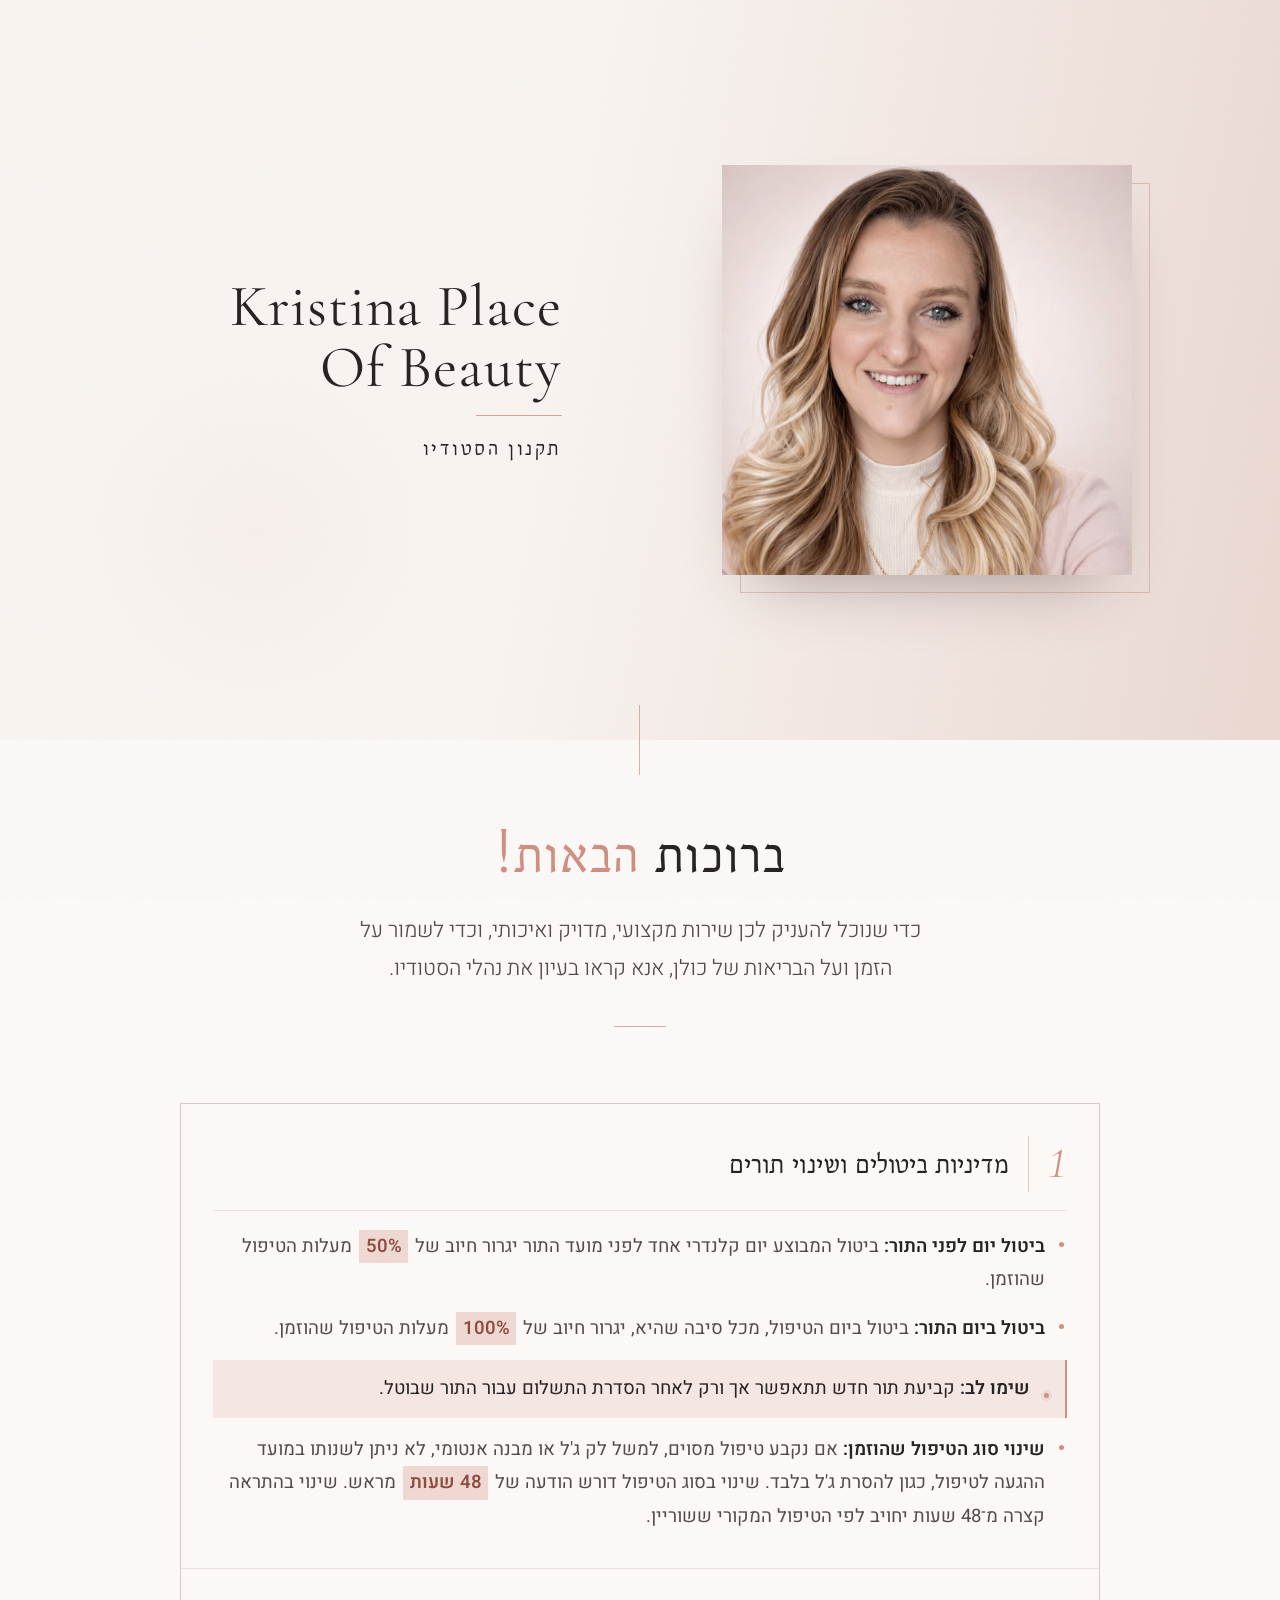
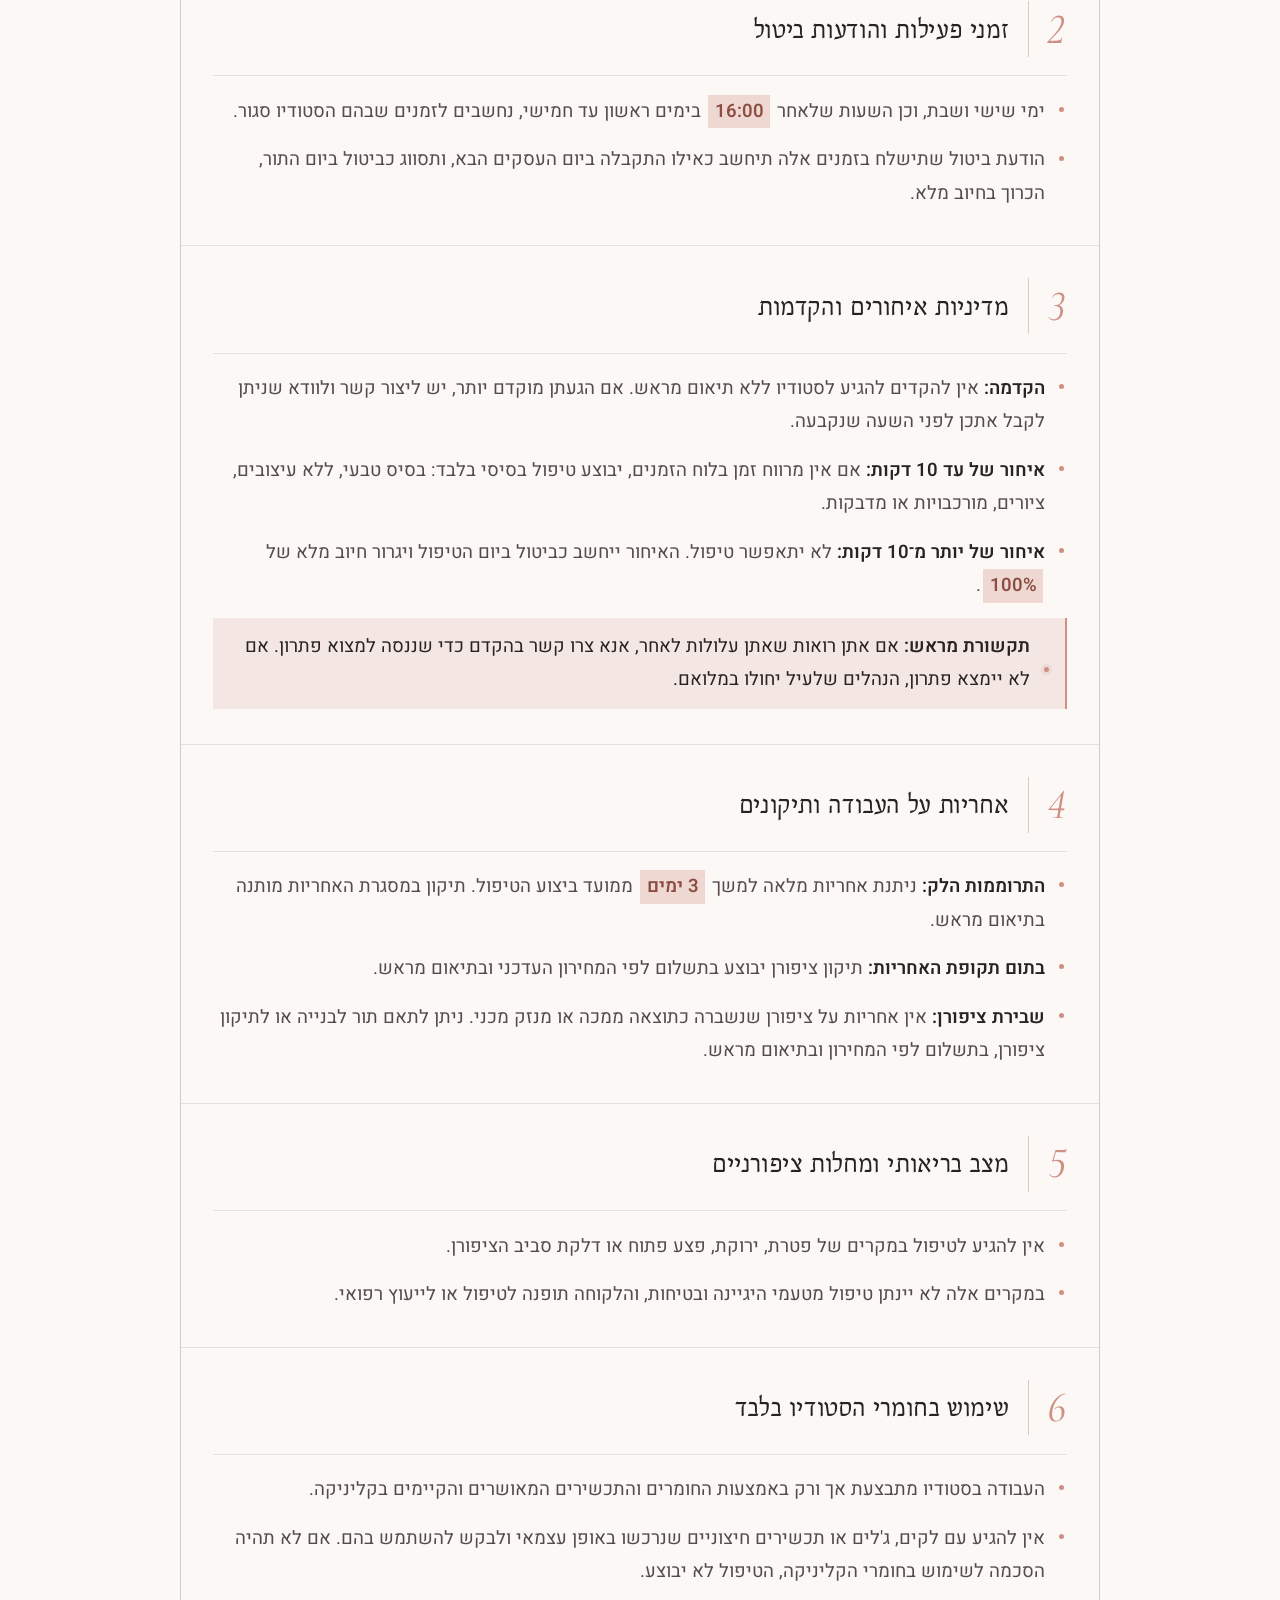
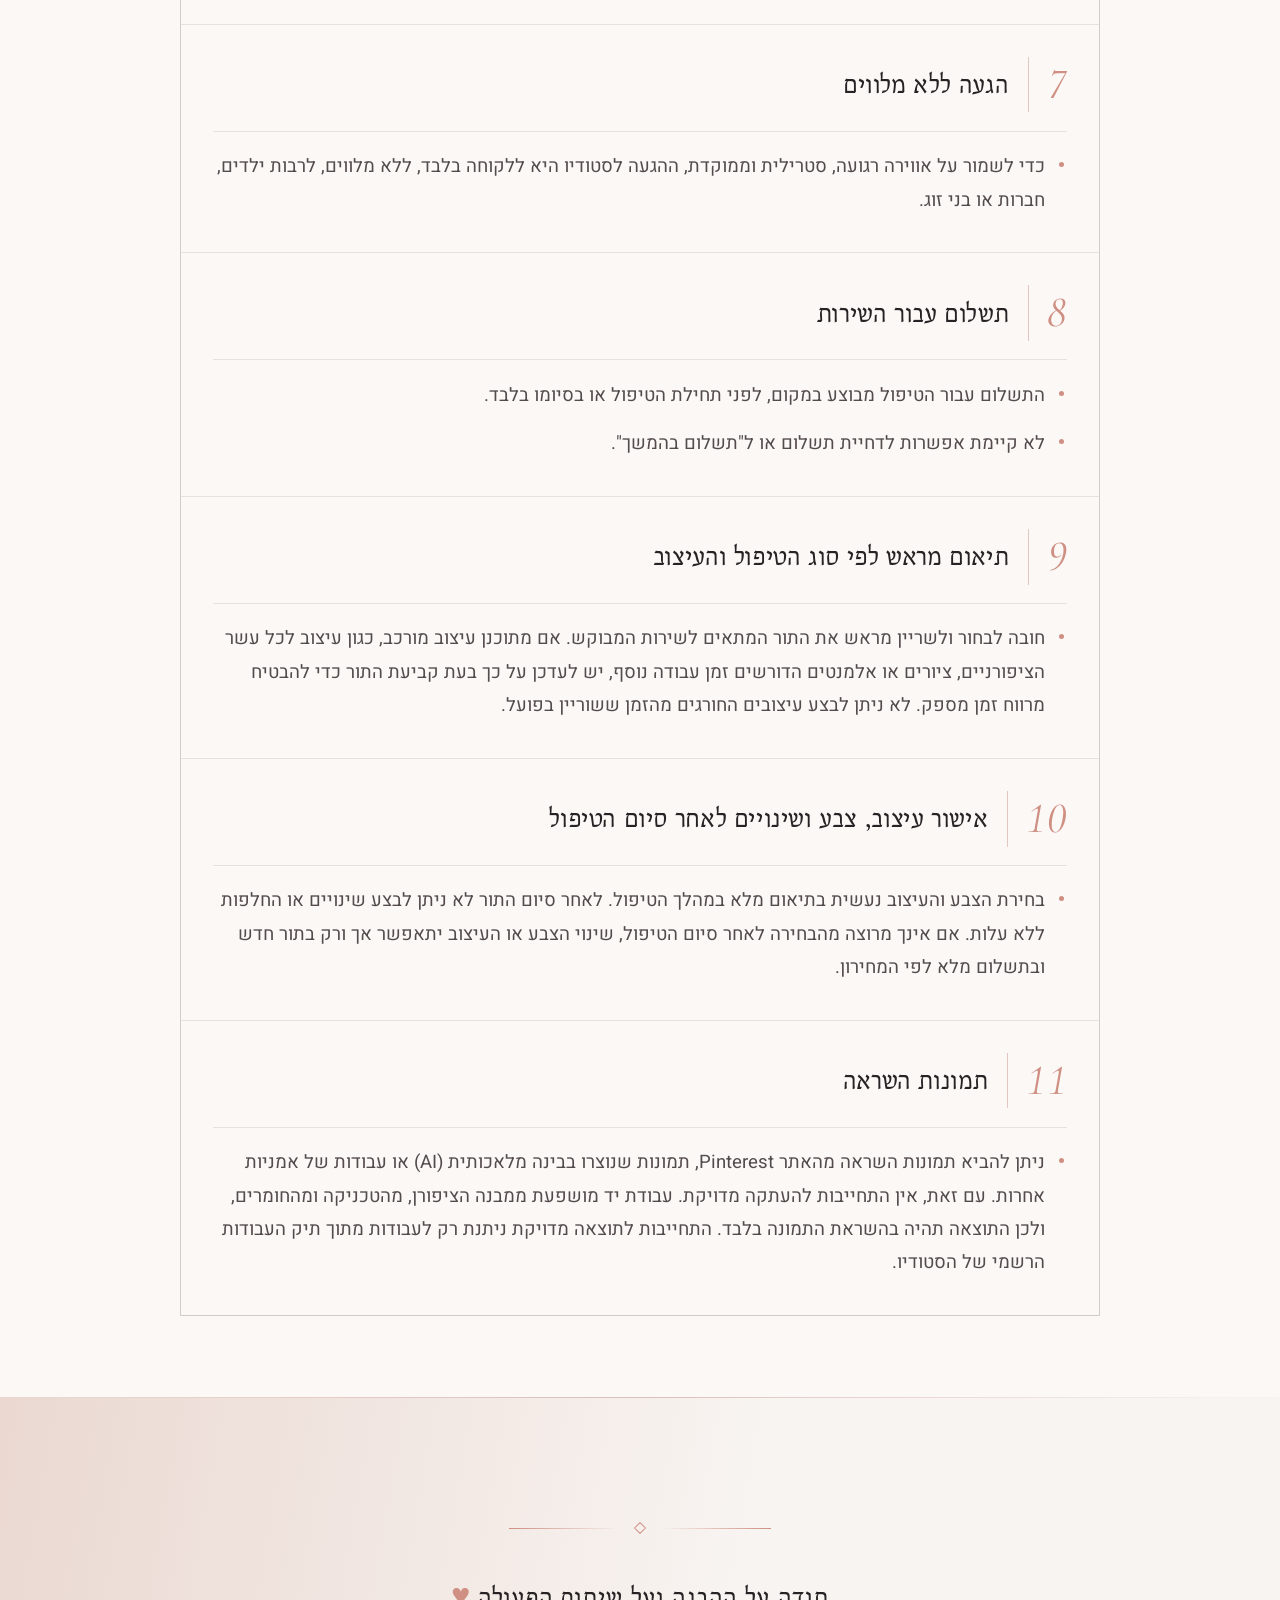
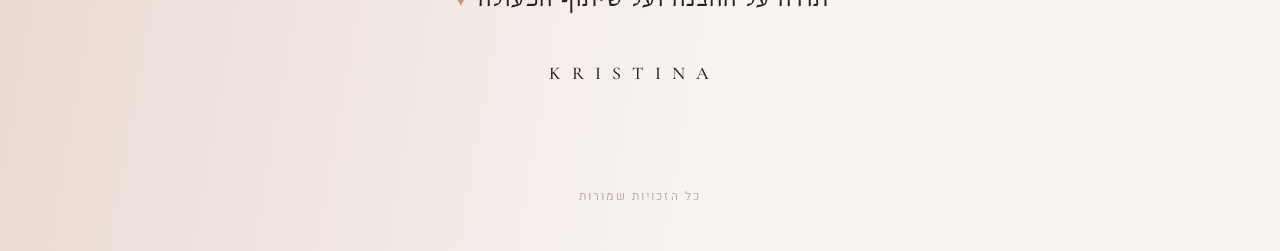
==== index.html @ ee017155 "update" ====
<!DOCTYPE html>
<html lang="he" dir="rtl">
<head>
<meta charset="utf-8">
<meta name="viewport" content="width=device-width, initial-scale=1, viewport-fit=cover">
<title>תקנון הסטודיו · Kristina Place Of Beauty</title>
<meta name="description" content="תקנון ונהלי הסטודיו של Kristina Place Of Beauty — מדיניות ביטולים, איחורים, אחריות, תשלום ותיאום טיפולים.">
<meta name="theme-color" content="#f8f4f1">
<meta name="color-scheme" content="light">

<!-- ============================================================
     תצוגה מקדימה בשיתוף (וואטסאפ / פייסבוק / טלגרם)
     חשוב: וואטסאפ קורא רק כתובות מלאות (https://...) — לא נתיב יחסי.
     החליפו את kristina-beauty.co.il בדומיין האמיתי בכל השורות למטה.
     ============================================================ -->
<link rel="canonical" href="https://kristina-beauty.co.il/">
<meta property="og:type" content="website">
<meta property="og:locale" content="he_IL">
<meta property="og:site_name" content="Kristina Place Of Beauty">
<meta property="og:url" content="https://kristina-beauty.co.il/">
<meta property="og:title" content="תקנון הסטודיו · Kristina Place Of Beauty">
<meta property="og:description" content="נהלי הסטודיו: ביטולים ושינוי תורים, איחורים, אחריות על העבודה, תשלום ותיאום טיפולים.">
<meta property="og:image" content="https://kristina-beauty.co.il/images/share.jpg">
<meta property="og:image:secure_url" content="https://kristina-beauty.co.il/images/share.jpg">
<meta property="og:image:type" content="image/jpeg">
<meta property="og:image:width" content="1200">
<meta property="og:image:height" content="630">
<meta property="og:image:alt" content="Kristina Place Of Beauty — תקנון הסטודיו">

<meta name="twitter:card" content="summary_large_image">
<meta name="twitter:title" content="תקנון הסטודיו · Kristina Place Of Beauty">
<meta name="twitter:description" content="נהלי הסטודיו: ביטולים ושינוי תורים, איחורים, אחריות על העבודה, תשלום ותיאום טיפולים.">
<meta name="twitter:image" content="https://kristina-beauty.co.il/images/share.jpg">

<link rel="icon" href="images/favicon.png" type="image/png">
<link rel="apple-touch-icon" href="images/apple-touch-icon.png">

<link rel="preconnect" href="https://fonts.googleapis.com">
<link rel="preconnect" href="https://fonts.gstatic.com" crossorigin>
<link href="https://fonts.googleapis.com/css2?family=Bellefair&family=Cormorant+Garamond:ital,wght@0,300;0,400;0,500;0,600;1,400&family=Heebo:wght@300;400;500;600;700&display=swap" rel="stylesheet">

<style>
/* ============================================================
   Kristina Place Of Beauty — Studio Terms
   Single-file static page. No dependencies, no scripts required
   for readability (JS only enhances motion).
   ============================================================ */

/* ---------- reset ---------- */
*,*::before,*::after{box-sizing:border-box;margin:0;padding:0}
html{-webkit-text-size-adjust:100%}
img,svg{display:block;max-width:100%}
ul{list-style:none}

/* ---------- tokens ---------- */
:root{
  --plum:#2A1C24;
  --plum-deep:#1B1116;
  --ink:#2E2028;
  --ink-2:#4A3841;
  --muted:#7C6871;
  --cream:#FCF8F5;
  --cream-2:#F6ECE4;
  --cream-3:#EFE1D6;

  --gold-1:#E9CBA7;
  --gold-2:#C08457;
  --gold-3:#F6E6D2;
  --gold-deep:#A96C42;
  --rose:#D9A7AC;

  --line:rgba(192,132,87,.20);
  --line-strong:rgba(192,132,87,.38);

  --shadow-s:0 1px 2px rgba(42,28,36,.04), 0 6px 18px rgba(42,28,36,.05);
  --shadow-m:0 2px 6px rgba(42,28,36,.05), 0 20px 50px -18px rgba(42,28,36,.22);
  --shadow-l:0 30px 80px -30px rgba(42,28,36,.42);

  /* Bellefair — סריף עברי אלגנטי ומודרני לכותרות (עברית + לטינית)
     Heebo — סאנס עברי נקי וקריא לגוף הטקסט
     Cormorant — רק ללטינית: שם המותג והספרות */
  --serif:"Bellefair", "Frank Ruhl Libre", Georgia, serif;
  --sans:"Heebo", "Assistant", "Segoe UI", system-ui, -apple-system, sans-serif;
  --display:"Cormorant Garamond", "Bellefair", serif;

  --s-0:clamp(.95rem, .9rem + .22vw, 1.075rem);
  --s-1:clamp(1.05rem, .98rem + .34vw, 1.22rem);
  --s-2:clamp(1.35rem, 1.15rem + .9vw, 1.9rem);
  --s-3:clamp(2rem, 1.5rem + 2.4vw, 3.4rem);
  --s-4:clamp(2.8rem, 1.7rem + 5.2vw, 6.2rem);

  --wrap:min(1120px, 91vw);

  /* motion tokens — built-in easings are too weak */
  --ease:cubic-bezier(.22,.72,.24,1);        /* ambient drift */
  --ease-out:cubic-bezier(.23,1,.32,1);      /* entrances + hover exits */
  --ease-in-out:cubic-bezier(.77,0,.175,1);  /* on-screen movement */
}

/* ambient loops idle when their section is off-screen */
.paused,.paused *{animation-play-state:paused !important}

/* ---------- base ---------- */
html{scroll-behavior:smooth}
body{
  font-family:var(--sans);
  font-size:var(--s-0);
  line-height:1.78;
  color:var(--ink);
  background:var(--plum-deep);
  overflow-x:hidden;
  text-rendering:optimizeLegibility;
  -webkit-font-smoothing:antialiased;
}
.wrap{width:var(--wrap);margin-inline:auto}

/* film grain over everything */
body::after{
  /* no mix-blend-mode: a fixed full-screen blend layer forces the browser to
     re-blend the backdrop while the page scrolls. Plain low opacity looks the
     same and costs nothing. */
  content:"";position:fixed;inset:0;z-index:60;pointer-events:none;
  opacity:.045;
  background-image:url("data:image/svg+xml;charset=utf8,%3Csvg xmlns='http://www.w3.org/2000/svg' width='220' height='220'%3E%3Cfilter id='n'%3E%3CfeTurbulence type='fractalNoise' baseFrequency='.82' numOctaves='3' stitchTiles='stitch'/%3E%3C/filter%3E%3Crect width='100%25' height='100%25' filter='url(%23n)'/%3E%3C/svg%3E");
}

/* ---------- scroll progress ---------- */
.progress{
  position:fixed;inset-block-start:0;inset-inline:0;height:3px;z-index:70;
  background:linear-gradient(90deg,var(--gold-3),var(--gold-2),var(--gold-deep));
  transform:scaleX(var(--p,0));transform-origin:right center;
  box-shadow:0 0 18px rgba(192,132,87,.55);
}

/* ---------- pointer glow ---------- */
.glow{
  position:fixed;top:0;left:0;width:520px;height:520px;z-index:0;pointer-events:none;
  margin:-260px 0 0 -260px;border-radius:50%;opacity:0;
  background:radial-gradient(circle,rgba(233,203,167,.22),rgba(233,203,167,0) 62%);
  transition:opacity .6s ease;will-change:transform;
}
body.has-pointer .glow{opacity:1}

/* ============================================================
   HERO
   ============================================================ */
.hero{
  position:relative;min-height:100svh;display:grid;place-items:center;
  padding:clamp(4rem,10vh,8rem) 0 clamp(7rem,14vh,10rem);
  overflow:hidden;isolation:isolate;color:var(--cream);
  background:
    radial-gradient(120% 90% at 80% 0%, #4A2F3C 0%, rgba(74,47,60,0) 55%),
    radial-gradient(90% 70% at 10% 100%, #3A2430 0%, rgba(58,36,48,0) 60%),
    linear-gradient(165deg,#2A1C24 0%, #1B1116 100%);
}
.orb{position:absolute;border-radius:50%;filter:blur(70px);pointer-events:none;z-index:-1;will-change:transform}
.orb--a{width:46vmax;height:46vmax;top:-16vmax;right:-12vmax;background:radial-gradient(circle,rgba(192,132,87,.42),transparent 66%);animation:drift 26s var(--ease) infinite}
.orb--b{width:38vmax;height:38vmax;bottom:-14vmax;left:-10vmax;background:radial-gradient(circle,rgba(217,167,172,.34),transparent 66%);animation:drift 32s var(--ease) infinite reverse}
.orb--c{width:26vmax;height:26vmax;top:34%;left:26%;background:radial-gradient(circle,rgba(246,230,210,.20),transparent 68%);animation:drift 22s var(--ease) infinite}
@keyframes drift{
  0%,100%{transform:translate3d(0,0,0) scale(1)}
  33%{transform:translate3d(4%,7%,0) scale(1.09)}
  66%{transform:translate3d(-5%,-4%,0) scale(.95)}
}
/* thin luminous grid */
.hero::before{
  content:"";position:absolute;inset:0;z-index:-1;opacity:.16;
  background-image:linear-gradient(rgba(246,230,210,.16) 1px,transparent 1px),
                   linear-gradient(90deg,rgba(246,230,210,.16) 1px,transparent 1px);
  background-size:clamp(70px,7vw,110px) clamp(70px,7vw,110px);
  -webkit-mask-image:radial-gradient(70% 60% at 50% 42%,#000 0%,transparent 78%);
          mask-image:radial-gradient(70% 60% at 50% 42%,#000 0%,transparent 78%);
}

.hero__inner{text-align:center;position:relative;z-index:1}

/* ---------- hero portrait ---------- */
.portrait{
  position:relative;margin:0 auto clamp(1.4rem,3.4vh,2.2rem);
  width:clamp(132px,20vw,196px);aspect-ratio:4/5;
  border-radius:999px 999px 22px 22px;   /* קשת עדינה, לא עיגול מלא */
  background:linear-gradient(160deg,#3B2833,#241820);
  box-shadow:0 26px 60px -26px rgba(0,0,0,.75), inset 0 0 0 1px rgba(233,203,167,.28);
  isolation:isolate;
}
.portrait__img{
  width:100%;height:100%;object-fit:cover;border-radius:inherit;
  /* object-position גבוה מעט: פנים/ידיים יושבות בשליש העליון של הקשת */
  object-position:50% 38%;
}
/* טבעת זהב דקה שמרחפת מעל התמונה */
.portrait__ring{
  position:absolute;inset:-7px;border-radius:inherit;pointer-events:none;
  border:1px solid rgba(233,203,167,.42);
  -webkit-mask-image:linear-gradient(200deg,#000 10%,rgba(0,0,0,.15) 70%);
          mask-image:linear-gradient(200deg,#000 10%,rgba(0,0,0,.15) 70%);
}
/* מונוגרם — נראה רק אם התמונה חסרה */
.portrait__mono{
  position:absolute;inset:0;z-index:-1;display:grid;place-items:center;
  font-family:var(--display);font-size:clamp(3.4rem,7vw,5rem);font-weight:500;
  color:transparent;-webkit-text-stroke:1px rgba(233,203,167,.55);
  padding-bottom:.1em;
}
.portrait.is-empty{background:linear-gradient(160deg,#3B2833,#1F1219)}
@media (max-width:480px){
  .portrait{width:clamp(112px,32vw,150px)}
}

.brand{font-family:var(--display);letter-spacing:.62em;text-indent:.62em;
  font-size:clamp(.82rem,.72rem + .5vw,1.15rem);font-weight:500;text-transform:uppercase;
  color:var(--gold-1);opacity:.96}
.brand--sub{letter-spacing:.42em;text-indent:.42em;font-size:clamp(.62rem,.56rem + .3vw,.82rem);
  color:rgba(252,248,245,.62);margin-top:.7rem;font-weight:400}

.ornament{display:flex;align-items:center;justify-content:center;gap:.9rem;margin:clamp(1.6rem,4vh,2.6rem) auto}
.ornament i{display:block;height:1px;width:clamp(40px,9vw,110px);
  background:linear-gradient(var(--dir,90deg),transparent,var(--gold-2))}
.ornament i:last-child{--dir:270deg}
.ornament svg{width:14px;height:14px;color:var(--gold-1);animation:spin 14s linear infinite}
@keyframes spin{to{transform:rotate(360deg)}}

.hero__title{
  font-family:var(--serif);font-weight:900;font-size:var(--s-4);line-height:1.02;
  letter-spacing:-.015em;
  background:linear-gradient(100deg,var(--gold-3) 0%,#fff6ea 18%,var(--gold-2) 38%,var(--gold-3) 52%,var(--gold-2) 66%,#fff6ea 84%,var(--gold-3) 100%);
  background-size:260% 100%;
  -webkit-background-clip:text;background-clip:text;color:transparent;
  animation:shine 9s linear infinite;
}
@keyframes shine{to{background-position:-260% 0}}
.word{display:inline-block;overflow:hidden;vertical-align:bottom;padding-bottom:.1em}
.word>span{display:inline-block;transform:translateY(118%);animation:rise .9s var(--ease-out) forwards;animation-delay:var(--d,0s)}
@keyframes rise{to{transform:translateY(0)}}

.hero__meta{
  margin-top:clamp(1.4rem,3.4vh,2.2rem);font-size:clamp(.8rem,.74rem + .3vw,.98rem);
  letter-spacing:.24em;text-indent:.24em;color:rgba(252,248,245,.66);font-weight:300;
}
.hero__meta b{color:var(--gold-1);font-weight:500}

.cue{position:absolute;inset-block-end:clamp(1.6rem,5vh,3rem);inset-inline:0;display:grid;justify-items:center;gap:.85rem;z-index:1}
.cue span{font-size:.66rem;letter-spacing:.42em;text-indent:.42em;color:rgba(252,248,245,.5)}
.cue i{display:block;width:1px;height:64px;background:linear-gradient(rgba(233,203,167,.7),transparent);position:relative;overflow:hidden}
.cue i::after{content:"";position:absolute;inset-block-start:0;inset-inline:0;height:16px;background:var(--gold-1);
  animation:slide 2.4s var(--ease-in-out) infinite;will-change:transform}
@keyframes slide{0%{transform:translateY(-18px);opacity:0}25%{opacity:1}100%{transform:translateY(64px);opacity:0}}

/* fade-in helpers for hero */
.fade{opacity:0;transform:translateY(18px);animation:fadeUp .85s var(--ease-out) forwards;animation-delay:var(--d,0s)}
@keyframes fadeUp{to{opacity:1;transform:none}}

/* ============================================================
   SHEET (light content)
   ============================================================ */
.sheet{
  position:relative;z-index:2;background:var(--cream);
  border-radius:clamp(28px,4vw,56px) clamp(28px,4vw,56px) 0 0;
  margin-top:clamp(-6rem,-8vh,-3.5rem);
  padding:clamp(3.4rem,8vh,6rem) 0 clamp(4rem,9vh,7rem);
  box-shadow:0 -26px 70px -20px rgba(27,17,22,.55);
  overflow:hidden;
}
.sheet::before{
  content:"";position:absolute;inset-block-start:0;inset-inline:0;height:1px;
  background:linear-gradient(90deg,transparent,var(--gold-2),transparent);opacity:.7;
}
.sheet::after{
  content:"";position:absolute;inset-block-start:-10%;inset-inline-start:-10%;width:60vmax;height:60vmax;
  background:radial-gradient(circle,rgba(217,167,172,.13),transparent 62%);pointer-events:none;
}

/* ---------- rules cards ---------- */
.cards{display:grid;gap:clamp(1rem,2.2vw,1.6rem)}
.card{
  position:relative;padding:clamp(1.6rem,3.4vw,2.6rem) clamp(1.4rem,3.2vw,2.6rem);
  border-radius:24px;overflow:hidden;isolation:isolate;
  background:rgba(255,255,255,.86);
  border:1px solid var(--line);
  box-shadow:var(--shadow-s);
  transition:transform 240ms var(--ease-out),box-shadow 240ms var(--ease-out),border-color 240ms ease;
}
/* corner wash */
.card::before{
  content:"";position:absolute;inset-block-start:-40%;inset-inline-start:-14%;width:56%;height:180%;z-index:-1;
  background:radial-gradient(circle at 50% 50%,rgba(233,203,167,.26),transparent 66%);
  opacity:0;transition:opacity 300ms ease;
}
@media (hover:hover) and (pointer:fine){
  .card:hover{transform:translateY(-4px);box-shadow:var(--shadow-m);border-color:var(--line-strong)}
  .card:hover::before{opacity:1}
}
.card__head{display:flex;align-items:center;gap:clamp(.85rem,1.7vw,1.2rem);margin-bottom:1.35rem}

/* ---------- section number ---------- */
.card__badge{
  flex:none;position:relative;display:grid;place-items:center;
  width:clamp(48px,5.4vw,60px);aspect-ratio:1;border-radius:50%;
  font-family:var(--display);font-variant-numeric:lining-nums tabular-nums;
  font-size:clamp(1.45rem,1.15rem + .85vw,1.85rem);font-weight:500;line-height:1;
  letter-spacing:-.02em;color:var(--gold-deep);
  padding-bottom:.06em;              /* איזון אופטי של הספרה במרכז המעגל */
  background:linear-gradient(155deg,#fff,var(--cream-2) 68%,var(--cream-3));
  box-shadow:inset 0 0 0 1px rgba(192,132,87,.34),
             0 10px 22px -14px rgba(169,108,66,.85);
  transition:transform 240ms var(--ease-out),color 240ms ease;
}
/* טבעת חיצונית דקה שנפתחת החוצה ב-hover */
.card__badge::after{
  content:"";position:absolute;inset:-6px;border-radius:50%;
  border:1px solid rgba(192,132,87,.42);
  opacity:0;transform:scale(.86);
  transition:opacity 240ms ease,transform 240ms var(--ease-out);
}
@media (hover:hover) and (pointer:fine){
  .card:hover .card__badge{transform:scale(1.05);color:var(--gold-2)}
  .card:hover .card__badge::after{opacity:1;transform:scale(1)}
}
.card__head h3{
  font-family:var(--serif);font-weight:700;font-size:var(--s-2);line-height:1.28;color:var(--ink);
  letter-spacing:-.012em;
}

.rules{display:grid;gap:.95rem}
.rules li{
  position:relative;display:flex;gap:.85rem;align-items:flex-start;
  padding-inline-start:.2rem;
  opacity:0;transform:translateY(14px);
}
.card.in .rules li{animation:fadeUp .55s var(--ease-out) forwards;animation-delay:calc(120ms + var(--i,0) * 60ms)}
.rules li .dot{
  flex:none;width:9px;height:9px;margin-top:.62em;transform:rotate(45deg);border-radius:2px;
  background:linear-gradient(140deg,var(--gold-1),var(--gold-2));
  box-shadow:0 0 0 3px rgba(192,132,87,.10);
}
.rules p{color:var(--ink-2);font-weight:300;font-size:var(--s-0);line-height:1.9}
.rules strong{font-weight:600;color:var(--ink)}

/* emphasised note row */
.rules li.note{
  background:linear-gradient(100deg,rgba(217,167,172,.16),rgba(233,203,167,.14));
  border:1px solid rgba(192,132,87,.24);border-radius:14px;
  padding:.85rem 1rem;align-items:center;
}
.rules li.note .dot{background:var(--rose);box-shadow:0 0 0 3px rgba(217,167,172,.22)}
.rules li.note p{color:var(--ink);font-weight:400}

/* accent chip inside text */
.chip{
  display:inline-block;padding:.06em .5em;margin-inline:.12em;border-radius:.5em;
  background:linear-gradient(140deg,var(--gold-3),rgba(233,203,167,.6));
  border:1px solid rgba(192,132,87,.3);color:var(--gold-deep);font-weight:600;
  font-variant-numeric:tabular-nums;
}

/* ---------- reveal ---------- */
/* transform + opacity only: no layout, no paint, stays on the GPU */
.reveal{opacity:0;transform:translateY(26px);
  transition:opacity 620ms var(--ease-out),transform 620ms var(--ease-out);
  transition-delay:var(--rd,0s)}
.reveal.in{opacity:1;transform:none}

/* ---------- side rail ---------- */
.rail{
  position:fixed;inset-inline-start:clamp(18px,2.4vw,40px);inset-block-start:50%;transform:translateY(-50%);
  z-index:40;display:grid;justify-items:center;gap:.75rem;pointer-events:none;
  font-family:var(--display);color:var(--gold-deep);
  opacity:0;transition:opacity 300ms var(--ease-out);
}
.rail.on{opacity:1}
.rail b{font-size:1.5rem;font-weight:600;line-height:1;font-variant-numeric:tabular-nums}
.rail small{font-size:.85rem;opacity:.55;font-weight:500}
.rail .track{position:relative;width:1px;height:26vh;background:rgba(192,132,87,.22);overflow:hidden}
/* scroll-scrubbed: scaleY (GPU) instead of height (layout), and no transition —
   a scrubbed indicator must track the finger exactly, not lag behind it */
.rail .track i{position:absolute;inset-block-start:0;inset-inline:0;height:100%;
  background:linear-gradient(var(--gold-2),var(--gold-deep));
  transform:scaleY(0);transform-origin:top center;will-change:transform}
@media (max-width:1180px){.rail{display:none}}

/* ============================================================
   FOOTER
   ============================================================ */
.foot{
  position:relative;overflow:hidden;text-align:center;color:var(--cream);
  padding:clamp(4rem,11vh,7.5rem) 0 clamp(2.4rem,5vh,3.4rem);
  background:
    radial-gradient(100% 80% at 50% 0%, #4A2F3C 0%, rgba(74,47,60,0) 60%),
    linear-gradient(180deg,#2A1C24,#1B1116);
  border-radius:clamp(28px,4vw,56px) clamp(28px,4vw,56px) 0 0;
  margin-top:-1px;
}
.foot::before{
  content:"";position:absolute;inset-block-start:0;inset-inline:0;height:1px;
  background:linear-gradient(90deg,transparent,var(--gold-2),transparent);opacity:.75;
}
.foot .orb--f{width:46vmax;height:46vmax;bottom:-26vmax;left:50%;margin-left:-23vmax;
  background:radial-gradient(circle,rgba(192,132,87,.34),transparent 65%);
  position:absolute;border-radius:50%;filter:blur(80px);z-index:0;
  animation:drift 30s var(--ease) infinite;will-change:transform}
.foot__inner{position:relative;z-index:1}
.thanks{
  font-family:var(--serif);font-weight:400;font-size:clamp(1.5rem,1.3rem + .9vw,2.1rem);line-height:1.6;color:var(--cream);
}
.heart{display:inline-block;color:var(--rose);animation:beat 2.6s var(--ease) infinite;transform-origin:center}
@keyframes beat{0%,100%{transform:scale(1)}12%{transform:scale(1.22)}24%{transform:scale(1)}36%{transform:scale(1.14)}48%{transform:scale(1)}}
.foot .brand{margin-top:clamp(1.6rem,4vh,2.4rem)}
.rights{margin-top:2.6rem;font-size:.74rem;letter-spacing:.18em;color:rgba(252,248,245,.36);font-weight:300}

/* ---------- motion / print ---------- */
/* Reduced motion = fewer, gentler animations — not zero.
   Movement and ambient loops go; opacity fades stay, because they still
   communicate that content is arriving. */
@media (prefers-reduced-motion:reduce){
  html{scroll-behavior:auto}
  .orb,.orb--f,.cue i::after,.ornament svg,.heart,.hero__title{animation:none !important}
  .hero__title{background-position:0 0}
  .glow{display:none}

  .word>span{transform:none;animation:none}
  .fade,.card.in .rules li{transform:none;animation:softIn .4s ease forwards;animation-delay:var(--d,0s)}
  .reveal{transform:none;transition:opacity 400ms ease;transition-delay:0s}

  .card,.card__badge{transition:box-shadow 200ms ease,border-color 200ms ease}
  .card:hover,.card:hover .card__badge{transform:none}
}
@keyframes softIn{to{opacity:1}}
@media print{
  body{background:#fff;color:#000}
  .hero,.foot{background:#fff;color:#000;min-height:auto;padding:2rem 0;box-shadow:none}
  .orb,.glow,.progress,.rail,.cue,body::after,.hero::before{display:none !important}
  .hero__title{color:#000;-webkit-text-fill-color:#000}
  .portrait{background:none;box-shadow:none;width:120px}
  .portrait__ring,.portrait__mono{display:none}


  .sheet{margin:0;box-shadow:none;border-radius:0;padding:1rem 0}
  .card{break-inside:avoid;page-break-inside:avoid;box-shadow:none;border:1px solid #ddd;background:#fff}
  .reveal,.rules li{opacity:1 !important;transform:none !important;filter:none !important}
}

/* ============================================================
   EDITORIAL SALON THEME
   ============================================================ */
:root{
  --plum:#211d1e;
  --plum-deep:#171415;
  --ink:#272223;
  --ink-2:#544b4c;
  --muted:#817576;
  --cream:#fbf8f6;
  --cream-2:#f4ece8;
  --cream-3:#ead9d3;
  --gold-1:#e5b9ae;
  --gold-2:#c78374;
  --gold-3:#f4dcd5;
  --gold-deep:#a96052;
  --rose:#cf8f83;
  --line:rgba(75,53,54,.12);
  --line-strong:rgba(169,96,82,.32);
  --shadow-s:0 10px 34px rgba(54,36,37,.05);
  --shadow-m:0 22px 54px rgba(54,36,37,.1);
  --wrap:min(1240px,92vw);
}
body{background:var(--cream);line-height:1.65}
body::after{opacity:.025}
.glow,.orb,.orb--f,.cue,.rail{display:none!important}
.progress{height:2px;background:var(--rose);box-shadow:none}

.topbar{
  position:absolute;inset:0 0 auto;z-index:20;height:88px;display:flex;align-items:center;
  border-bottom:1px solid rgba(39,34,35,.08);color:var(--ink)
}
.topbar__inner{width:var(--wrap);margin:auto;display:flex;align-items:center;justify-content:space-between;gap:2rem;direction:ltr}
.logo{color:inherit;text-decoration:none;line-height:1;text-align:center}
.logo strong{display:block;font-family:var(--display);font-size:1.55rem;font-weight:500;letter-spacing:.24em;text-transform:uppercase}
.logo small{display:block;margin-top:.42rem;font-size:.52rem;letter-spacing:.34em;text-transform:uppercase;color:var(--muted)}
.nav{display:flex;align-items:center;gap:clamp(1.2rem,2.5vw,2.6rem);font-size:.76rem;letter-spacing:.08em}
.nav a{color:inherit;text-decoration:none;position:relative}
.nav a::after{content:"";position:absolute;inset:auto 0 -.45rem;height:1px;background:var(--rose);transform:scaleX(0);transition:transform .2s ease}
.nav a:hover::after,.nav a:focus-visible::after{transform:scaleX(1)}
.topbar__cta{padding:.72rem 1.25rem;background:rgba(255,255,255,.48);border:1px solid rgba(169,96,82,.2);color:var(--ink);text-decoration:none;font-size:.72rem;letter-spacing:.1em;transition:background .2s ease,color .2s ease}
.topbar__cta:hover{background:var(--ink);color:#fff}

.hero{
  min-height:min(740px,100svh);padding:0;color:var(--ink);place-items:stretch;
  background:linear-gradient(100deg,#f8f4f1 0%,#f8f4f1 43%,#ead8d1 100%);
  isolation:isolate
}
.hero::before{
  display:block;opacity:.2;inset:auto auto 7% 4%;width:32%;height:42%;
  background:radial-gradient(circle at center,rgba(199,131,116,.24),transparent 68%);
  -webkit-mask-image:none;mask-image:none
}
.hero__inner{display:grid;grid-template-columns:minmax(0,1fr) minmax(420px,1.05fr);grid-template-areas:"copy photo";align-items:center;min-height:min(740px,100svh);text-align:right;direction:ltr}
.hero__copy{grid-area:copy;position:relative;z-index:2;direction:rtl;padding:clamp(3rem,8vw,7rem) clamp(1rem,5vw,5rem) clamp(5rem,8vw,7rem) 0}
.hero__kicker{font-family:var(--display);font-size:clamp(1.35rem,2.5vw,2.1rem);font-style:italic;color:var(--rose);margin-bottom:.3rem}
.hero__title{
  color:var(--ink);background:none;-webkit-background-clip:border-box;background-clip:border-box;
  -webkit-text-fill-color:var(--ink);opacity:1;transform:none;animation:none;
  font-family:var(--display);font-size:clamp(3.9rem,7.1vw,7.5rem);font-weight:400;line-height:.82;letter-spacing:0
}
.hero__title span{display:block}
.hero__title em{display:block;margin:.2em 0 .05em;font-size:.48em;font-weight:400;color:var(--rose)}
.hero__meta{max-width:38ch;margin:2rem 0 0;font-size:1.04rem;letter-spacing:0;line-height:1.75;color:var(--ink-2);font-weight:300}
.hero__actions{display:flex;align-items:center;gap:1.4rem;margin-top:2rem}
.button{display:inline-flex;align-items:center;justify-content:center;min-height:50px;padding:0 1.65rem;background:var(--ink);color:#fff;text-decoration:none;font-size:.78rem;letter-spacing:.06em;border:1px solid var(--ink);transition:transform .2s ease,background .2s ease,color .2s ease}
.button:hover{transform:translateY(-2px);background:transparent;color:var(--ink)}
.text-link{color:var(--ink);text-underline-offset:.35rem;text-decoration-color:var(--rose);font-size:.82rem}
.portrait{grid-area:photo;width:100%;height:100%;aspect-ratio:auto;margin:0;border-radius:0;background:#ead8d1;box-shadow:none;overflow:hidden}
.portrait::after{content:"";position:absolute;inset:0;background:linear-gradient(90deg,#f8f4f1 0%,transparent 24%),linear-gradient(0deg,rgba(60,36,36,.09),transparent 34%);pointer-events:none}
.portrait__img{height:100%;border-radius:0;object-position:50% 34%;filter:saturate(.74) contrast(.96)}
.portrait__ring,.portrait__mono{display:none}

.trust{position:relative;z-index:4;background:#ead0ca;border-block:1px solid rgba(117,74,69,.1)}
.trust__inner{width:var(--wrap);margin:auto;display:grid;grid-template-columns:repeat(4,1fr)}
.trust__item{padding:1.05rem 1.5rem;text-align:center;border-inline-start:1px solid rgba(117,74,69,.12)}
.trust__item:last-child{border-inline-end:1px solid rgba(117,74,69,.12)}
.trust__item b{display:block;font-family:var(--display);font-size:1rem;font-weight:600;letter-spacing:.08em}
.trust__item span{font-size:.73rem;color:var(--ink-2)}

.sheet{margin:0;border-radius:0;padding:clamp(4.5rem,9vh,7rem) 0;background:var(--cream);box-shadow:none;overflow:visible}
.sheet::before{width:1px;height:70px;inset:0 50% auto;background:var(--rose);transform:translateY(-35px)}
.sheet::after{display:none}
.cards{grid-template-columns:1fr;align-items:start;gap:1px;max-width:920px;margin-inline:auto;background:var(--line);border:1px solid var(--line)}
.card{height:100%;padding:2rem 2rem 2.2rem;border:0;border-radius:0;background:var(--cream);box-shadow:none;overflow:hidden}
.card::before{inset:0;width:4px;height:100%;background:var(--rose);opacity:0}
.card:hover{transform:none!important;box-shadow:none!important;background:#fff}
.card:hover::before{opacity:1}
.card__head,.rules{position:relative;z-index:1}
.card__head{gap:clamp(.9rem,1.8vw,1.25rem);padding-bottom:1.15rem;margin-bottom:1.15rem;border-bottom:1px solid var(--line)}

/* מספור עריכתי: ספרה נטויה גדולה, מופרדת מהכותרת בקו שיער */
.card__badge{
  width:auto;height:auto;aspect-ratio:auto;border-radius:0;
  min-width:1.9ch;
  padding-block:.12em;padding-inline:0 clamp(.75rem,1.6vw,1.05rem);
  background:none;box-shadow:none;
  border-inline-end:1px solid var(--line-strong);
  font-family:var(--display);font-style:italic;font-weight:400;
  font-size:clamp(2rem,1.5rem + 1.5vw,2.9rem);line-height:1.05;letter-spacing:0;
  color:var(--rose);
  transition:color .2s ease,border-color .2s ease;
}
.card__badge::after{display:none}
.card:hover .card__badge{transform:none;color:var(--gold-deep);border-color:rgba(169,96,82,.45)}
/* Bellefair קיים במשקל 400 בלבד — בקשת 500 הייתה מייצרת בולד סינתטי מכוער */
.card__head h3{font-family:var(--serif);font-size:clamp(1.6rem,1.4rem + .75vw,2rem);font-weight:400;line-height:1.28}
.rules{gap:.95rem}
.rules p{font-size:clamp(1.04rem,1rem + .22vw,1.16rem);line-height:1.8;font-weight:400;color:var(--ink-2)}
.rules li .dot{width:5px;height:5px;margin-top:.7em;border-radius:50%;transform:none;background:var(--rose);box-shadow:none}
.rules li.note{border:0;border-inline-start:2px solid var(--rose);border-radius:0;background:#f4e6e2;padding:.75rem 1rem}
.chip{padding:0 .35em;border:0;border-radius:0;background:#efd8d2;color:#8c4d42}

.foot{margin:0;border-radius:0;padding:5rem 0 2.5rem;background:var(--ink);color:var(--cream)}
.foot::before{background:linear-gradient(90deg,transparent,var(--rose),transparent)}

.foot .brand{color:var(--cream)}

@media (max-width:900px){
  .hero{min-height:auto}.hero__inner{width:100%;grid-template-columns:1fr;grid-template-areas:"photo" "copy";min-height:0}
  .portrait{height:min(62vh,560px)}
  .portrait::after{background:linear-gradient(0deg,#f8f4f1 0%,transparent 30%)}
  .hero__copy{width:min(92vw,650px);margin:auto;padding:2.5rem 0 4rem;text-align:center}
  .hero__meta{margin-inline:auto}.hero__actions{justify-content:center}
  .hero__title{font-size:clamp(3.6rem,15vw,6rem)}
  .trust__inner{grid-template-columns:repeat(2,1fr)}
  .cards{grid-template-columns:1fr}
}
@media (max-width:560px){
  .portrait{height:52vh;min-height:350px}
  .hero__copy{padding:2rem 1rem 3.5rem}.hero__kicker{font-size:1.2rem}.hero__meta{font-size:.94rem}


  .card{padding:1.5rem 1.25rem 1.7rem}.card__head h3{font-size:1.25rem}
}

/* ============================================================
   HERO — לוקאפ מינימלי + תמונה שלמה
   ============================================================ */
.hero__title{
  display:grid;gap:clamp(.7rem,1.4vw,1.05rem);
  font-family:var(--display);font-weight:400;font-size:1rem;
  line-height:1;letter-spacing:0;color:var(--ink);
}
.hero__brand{
  display:block;direction:ltr;
  font-size:clamp(2.25rem,4.6vw,4.3rem);line-height:1.04;letter-spacing:.015em;
  text-wrap:balance;
}
.hero__doc{
  display:block;position:relative;
  padding-block-start:clamp(.75rem,1.5vw,1.1rem);
  font-family:var(--serif);font-weight:400;
  font-size:clamp(1.2rem,1.9vw,1.8rem);line-height:1.3;letter-spacing:.1em;
  color:var(--rose);
}
/* קו שיער קצר שמפריד בין שם העסק לשם המסמך */
.hero__doc::before{
  content:"";position:absolute;inset-block-start:0;inset-inline-start:0;
  width:clamp(52px,7vw,86px);height:1px;background:var(--rose);opacity:.8;
}

/* התמונה מרובעת במקור (1080×1080) — מסגרת מרובעת מציגה אותה במלואה,
   בלי שום חיתוך, ובלי הדהוי קצוות שנראה כמו קטיעה. */
.portrait{
  width:min(100%,clamp(250px,32vw,430px));height:auto;aspect-ratio:1;
  margin-inline:auto;justify-self:center;align-self:center;
  background:none;overflow:visible;
  box-shadow:0 34px 64px -36px rgba(60,36,36,.45);
}
.portrait::after{display:none}
/* מסגרת שיער מוסטת — נותנת לתמונה מקום במקום לחתוך אותה */
.portrait::before{
  content:"";position:absolute;z-index:-1;pointer-events:none;
  inset:clamp(10px,1.5vw,18px) calc(-1 * clamp(10px,1.5vw,18px))
        calc(-1 * clamp(10px,1.5vw,18px)) clamp(10px,1.5vw,18px);
  border:1px solid rgba(169,96,82,.3);
}
.portrait__img{
  width:100%;height:100%;object-fit:cover;object-position:50% 50%;
  filter:saturate(.84) contrast(.98);
}

@media (max-width:900px){
  .portrait{width:min(74vw,360px)}
  .hero__doc::before{inset-inline:0;margin-inline:auto}
  .hero__copy{padding-block:clamp(2rem,6vw,3rem) clamp(3rem,8vw,4.5rem)}
}

/* ============================================================
   INTRO — ברוכות הבאות
   ============================================================ */
.intro{
  max-width:58ch;margin:0 auto clamp(3rem,6vw,4.75rem);
  text-align:center;
}
.intro h2{
  font-family:var(--serif);font-weight:400;letter-spacing:0;
  font-size:clamp(2.6rem,4.8vw,4rem);line-height:1.1;color:var(--ink);
}
.intro h2 em{font-style:normal;color:var(--rose)}
.intro p{
  margin-top:clamp(1rem,1.8vw,1.5rem);
  font-size:clamp(1.15rem,1.06rem + .4vw,1.34rem);line-height:1.78;
  font-weight:300;color:var(--ink-2);
  text-wrap:pretty;
}
/* קו שיער קצר שסוגר את הפתיח ומוביל אל הסעיפים */
.intro::after{
  content:"";display:block;width:52px;height:1px;
  margin:clamp(1.6rem,3vw,2.4rem) auto 0;
  background:var(--rose);opacity:.7;
}

/* ============================================================
   FOOTER — אותו גרדיאנט של ההירו, ממוראה לצד השני
   ============================================================ */
.foot{
  /* ההירו: 100deg (הוורוד בצד אחד) — כאן 280deg סוגר את הדף מהצד הנגדי */
  background:linear-gradient(280deg,#f8f4f1 0%,#f8f4f1 43%,#ead8d1 100%);
  color:var(--ink);
  padding-block:clamp(3.5rem,8vw,5.5rem) clamp(2rem,4vw,2.75rem);
}
.foot::before{background:linear-gradient(90deg,transparent,rgba(169,96,82,.45),transparent)}
.ornament i{background:linear-gradient(var(--dir,90deg),transparent,var(--rose))}
.ornament svg{color:var(--rose)}
.thanks{color:var(--ink)}
.foot .brand{color:var(--ink)}
.foot .brand--sub{color:var(--muted)}
.rights{color:var(--muted);opacity:.7}
</style>
</head>

<body>

<div class="progress" id="progress" aria-hidden="true"></div>
<div class="glow" id="glow" aria-hidden="true"></div>

<!-- icon sprite -->
<svg width="0" height="0" style="position:absolute" aria-hidden="true" focusable="false">
  <symbol id="i-diamond" viewBox="0 0 24 24" fill="none" stroke="currentColor" stroke-width="1.8" stroke-linejoin="round">
    <path d="M12 2.6l9.4 9.4L12 21.4 2.6 12 12 2.6z"/>
  </symbol>
</svg>

<!-- ============================ HERO ============================ -->
<header class="hero" id="home">
  <div class="wrap hero__inner">
    <figure class="portrait fade" style="--d:.05s">
      <img class="portrait__img"
           src="images/kris.avif"
           alt="קריסטינה, בעלת הסטודיו Kristina Place Of Beauty"
           width="1080" height="1080"
           fetchpriority="high" decoding="async">
    </figure>

    <div class="hero__copy">
      <h1 class="hero__title fade" style="--d:.18s">
        <span class="hero__brand">Kristina Place Of Beauty</span>
        <span class="hero__doc">תקנון הסטודיו</span>
      </h1>
    </div>
  </div>
</header>

<!-- ============================ CONTENT ============================ -->
<main class="sheet" id="about">
  <div class="wrap">

    <!-- intro -->
    <section class="intro reveal">
      <h2>ברוכות <em>הבאות!</em></h2>
      <p>
        כדי שנוכל להעניק לכן שירות מקצועי, מדויק ואיכותי, וכדי לשמור על הזמן ועל הבריאות של כולן,
        אנא קראו בעיון את נהלי הסטודיו.
      </p>
    </section>

    <div class="cards">

      <!-- 01 -->
      <article class="card reveal" id="s1">
        <div class="card__head">
          <span class="card__badge">1</span>
          <h3>מדיניות ביטולים ושינוי תורים</h3>
        </div>
        <ul class="rules">
          <li style="--i:0"><span class="dot" aria-hidden="true"></span><p><strong>ביטול יום לפני התור:</strong> ביטול המבוצע יום קלנדרי אחד לפני מועד התור יגרור חיוב של <span class="chip">50%</span> מעלות הטיפול שהוזמן.</p></li>
          <li style="--i:1"><span class="dot" aria-hidden="true"></span><p><strong>ביטול ביום התור:</strong> ביטול ביום הטיפול, מכל סיבה שהיא, יגרור חיוב של <span class="chip">100%</span> מעלות הטיפול שהוזמן.</p></li>
          <li class="note" style="--i:2"><span class="dot" aria-hidden="true"></span><p><strong>שימו לב:</strong> קביעת תור חדש תתאפשר אך ורק לאחר הסדרת התשלום עבור התור שבוטל.</p></li>
          <li style="--i:3"><span class="dot" aria-hidden="true"></span><p><strong>שינוי סוג הטיפול שהוזמן:</strong> אם נקבע טיפול מסוים, למשל לק ג'ל או מבנה אנטומי, לא ניתן לשנותו במועד ההגעה לטיפול, כגון להסרת ג'ל בלבד. שינוי בסוג הטיפול דורש הודעה של <span class="chip">48 שעות</span> מראש. שינוי בהתראה קצרה מ־48 שעות יחויב לפי הטיפול המקורי ששוריין.</p></li>
        </ul>
      </article>

      <!-- 02 -->
      <article class="card reveal" id="s2">
        <div class="card__head">
          <span class="card__badge">2</span>
          <h3>זמני פעילות והודעות ביטול</h3>
        </div>
        <ul class="rules">
          <li style="--i:0"><span class="dot" aria-hidden="true"></span><p>ימי שישי ושבת, וכן השעות שלאחר <span class="chip">16:00</span> בימים ראשון עד חמישי, נחשבים לזמנים שבהם הסטודיו סגור.</p></li>
          <li style="--i:1"><span class="dot" aria-hidden="true"></span><p>הודעת ביטול שתישלח בזמנים אלה תיחשב כאילו התקבלה ביום העסקים הבא, ותסווג כביטול ביום התור, הכרוך בחיוב מלא.</p></li>
        </ul>
      </article>

      <!-- 03 -->
      <article class="card reveal" id="s3">
        <div class="card__head">
          <span class="card__badge">3</span>
          <h3>מדיניות איחורים והקדמות</h3>
        </div>
        <ul class="rules">
          <li style="--i:0"><span class="dot" aria-hidden="true"></span><p><strong>הקדמה:</strong> אין להקדים להגיע לסטודיו ללא תיאום מראש. אם הגעתן מוקדם יותר, יש ליצור קשר ולוודא שניתן לקבל אתכן לפני השעה שנקבעה.</p></li>
          <li style="--i:1"><span class="dot" aria-hidden="true"></span><p><strong>איחור של עד 10 דקות:</strong> אם אין מרווח זמן בלוח הזמנים, יבוצע טיפול בסיסי בלבד: בסיס טבעי, ללא עיצובים, ציורים, מורכבויות או מדבקות.</p></li>
          <li style="--i:2"><span class="dot" aria-hidden="true"></span><p><strong>איחור של יותר מ־10 דקות:</strong> לא יתאפשר טיפול. האיחור ייחשב כביטול ביום הטיפול ויגרור חיוב מלא של <span class="chip">100%</span>.</p></li>
          <li class="note" style="--i:3"><span class="dot" aria-hidden="true"></span><p><strong>תקשורת מראש:</strong> אם אתן רואות שאתן עלולות לאחר, אנא צרו קשר בהקדם כדי שננסה למצוא פתרון. אם לא יימצא פתרון, הנהלים שלעיל יחולו במלואם.</p></li>
        </ul>
      </article>

      <!-- 04 -->
      <article class="card reveal" id="s4">
        <div class="card__head">
          <span class="card__badge">4</span>
          <h3>אחריות על העבודה ותיקונים</h3>
        </div>
        <ul class="rules">
          <li style="--i:0"><span class="dot" aria-hidden="true"></span><p><strong>התרוממות הלק:</strong> ניתנת אחריות מלאה למשך <span class="chip">3 ימים</span> ממועד ביצוע הטיפול. תיקון במסגרת האחריות מותנה בתיאום מראש.</p></li>
          <li style="--i:1"><span class="dot" aria-hidden="true"></span><p><strong>בתום תקופת האחריות:</strong> תיקון ציפורן יבוצע בתשלום לפי המחירון העדכני ובתיאום מראש.</p></li>
          <li style="--i:2"><span class="dot" aria-hidden="true"></span><p><strong>שבירת ציפורן:</strong> אין אחריות על ציפורן שנשברה כתוצאה ממכה או מנזק מכני. ניתן לתאם תור לבנייה או לתיקון ציפורן, בתשלום לפי המחירון ובתיאום מראש.</p></li>
        </ul>
      </article>

      <!-- 05 -->
      <article class="card reveal" id="s5">
        <div class="card__head">
          <span class="card__badge">5</span>
          <h3>מצב בריאותי ומחלות ציפורניים</h3>
        </div>
        <ul class="rules">
          <li style="--i:0"><span class="dot" aria-hidden="true"></span><p>אין להגיע לטיפול במקרים של פטרת, ירוקת, פצע פתוח או דלקת סביב הציפורן.</p></li>
          <li style="--i:1"><span class="dot" aria-hidden="true"></span><p>במקרים אלה לא יינתן טיפול מטעמי היגיינה ובטיחות, והלקוחה תופנה לטיפול או לייעוץ רפואי.</p></li>
        </ul>
      </article>

      <!-- 06 -->
      <article class="card reveal" id="s6">
        <div class="card__head">
          <span class="card__badge">6</span>
          <h3>שימוש בחומרי הסטודיו בלבד</h3>
        </div>
        <ul class="rules">
          <li style="--i:0"><span class="dot" aria-hidden="true"></span><p>העבודה בסטודיו מתבצעת אך ורק באמצעות החומרים והתכשירים המאושרים והקיימים בקליניקה.</p></li>
          <li style="--i:1"><span class="dot" aria-hidden="true"></span><p>אין להגיע עם לקים, ג'לים או תכשירים חיצוניים שנרכשו באופן עצמאי ולבקש להשתמש בהם. אם לא תהיה הסכמה לשימוש בחומרי הקליניקה, הטיפול לא יבוצע.</p></li>
        </ul>
      </article>

      <!-- 07 -->
      <article class="card reveal" id="s7">
        <div class="card__head">
          <span class="card__badge">7</span>
          <h3>הגעה ללא מלווים</h3>
        </div>
        <ul class="rules">
          <li style="--i:0"><span class="dot" aria-hidden="true"></span><p>כדי לשמור על אווירה רגועה, סטרילית וממוקדת, ההגעה לסטודיו היא ללקוחה בלבד, ללא מלווים, לרבות ילדים, חברות או בני זוג.</p></li>
        </ul>
      </article>

      <!-- 08 -->
      <article class="card reveal" id="s8">
        <div class="card__head">
          <span class="card__badge">8</span>
          <h3>תשלום עבור השירות</h3>
        </div>
        <ul class="rules">
          <li style="--i:0"><span class="dot" aria-hidden="true"></span><p>התשלום עבור הטיפול מבוצע במקום, לפני תחילת הטיפול או בסיומו בלבד.</p></li>
          <li style="--i:1"><span class="dot" aria-hidden="true"></span><p>לא קיימת אפשרות לדחיית תשלום או ל"תשלום בהמשך".</p></li>
        </ul>
      </article>

      <!-- 09 -->
      <article class="card reveal" id="s9">
        <div class="card__head">
          <span class="card__badge">9</span>
          <h3>תיאום מראש לפי סוג הטיפול והעיצוב</h3>
        </div>
        <ul class="rules">
          <li style="--i:0"><span class="dot" aria-hidden="true"></span><p>חובה לבחור ולשריין מראש את התור המתאים לשירות המבוקש. אם מתוכנן עיצוב מורכב, כגון עיצוב לכל עשר הציפורניים, ציורים או אלמנטים הדורשים זמן עבודה נוסף, יש לעדכן על כך בעת קביעת התור כדי להבטיח מרווח זמן מספק. לא ניתן לבצע עיצובים החורגים מהזמן ששוריין בפועל.</p></li>
        </ul>
      </article>

      <!-- 10 -->
      <article class="card reveal" id="s10">
        <div class="card__head">
          <span class="card__badge">10</span>
          <h3>אישור עיצוב, צבע ושינויים לאחר סיום הטיפול</h3>
        </div>
        <ul class="rules">
          <li style="--i:0"><span class="dot" aria-hidden="true"></span><p>בחירת הצבע והעיצוב נעשית בתיאום מלא במהלך הטיפול. לאחר סיום התור לא ניתן לבצע שינויים או החלפות ללא עלות. אם אינך מרוצה מהבחירה לאחר סיום הטיפול, שינוי הצבע או העיצוב יתאפשר אך ורק בתור חדש ובתשלום מלא לפי המחירון.</p></li>
        </ul>
      </article>

      <!-- 11 -->
      <article class="card reveal" id="s11">
        <div class="card__head">
          <span class="card__badge">11</span>
          <h3>תמונות השראה</h3>
        </div>
        <ul class="rules">
          <li style="--i:0"><span class="dot" aria-hidden="true"></span><p>ניתן להביא תמונות השראה מהאתר Pinterest, תמונות שנוצרו בבינה מלאכותית (AI) או עבודות של אמניות אחרות. עם זאת, אין התחייבות להעתקה מדויקת. עבודת יד מושפעת ממבנה הציפורן, מהטכניקה ומהחומרים, ולכן התוצאה תהיה בהשראת התמונה בלבד. התחייבות לתוצאה מדויקת ניתנת רק לעבודות מתוך תיק העבודות הרשמי של הסטודיו.</p></li>
        </ul>
      </article>

    </div>
  </div>
</main>

<!-- ============================ FOOTER ============================ -->
<footer class="foot" id="contact">
  <div class="wrap foot__inner">
    <div class="ornament reveal">
      <i></i><svg><use href="#i-diamond"/></svg><i></i>
    </div>


    <p class="thanks reveal">תודה על ההבנה ועל שיתוף הפעולה <span class="heart">♥</span></p>
    <p class="brand reveal">Kristina</p>
    <p class="brand brand--sub reveal">Place&nbsp;Of&nbsp;Beauty</p>
    <p class="rights">כל הזכויות שמורות</p>
  </div>
</footer>

<!-- side rail -->
<aside class="rail" id="rail" aria-hidden="true">
  <b id="railNum">01</b>
  <span class="track"><i id="railFill"></i></span>
  <small>11</small>
</aside>

<script>
(function () {
  var reduce = window.matchMedia('(prefers-reduced-motion: reduce)').matches;

  /* ---- reveal on scroll ----
     Runs under reduced motion too: CSS downgrades it to a plain opacity fade
     rather than removing the cue that content is arriving. */
  var targets = document.querySelectorAll('.reveal, .card');
  if ('IntersectionObserver' in window) {
    var io = new IntersectionObserver(function (entries) {
      entries.forEach(function (e) {
        if (e.isIntersecting) { e.target.classList.add('in'); io.unobserve(e.target); }
      });
    }, { rootMargin: '0px 0px -12% 0px', threshold: 0.12 });
    targets.forEach(function (t) { io.observe(t); });
  } else {
    targets.forEach(function (t) { t.classList.add('in'); });
  }

  /* ---- idle the ambient loops while their section is off-screen ----
     Orbs, shimmer and the scroll cue are infinite animations; there is no
     reason to burn GPU on them once the user has scrolled past. */
  if ('IntersectionObserver' in window) {
    var pauseIO = new IntersectionObserver(function (entries) {
      entries.forEach(function (e) { e.target.classList.toggle('paused', !e.isIntersecting); });
    }, { threshold: 0 });
    document.querySelectorAll('.hero, .foot').forEach(function (s) { pauseIO.observe(s); });
  }

  /* ---- scroll progress + side rail ---- */
  var bar   = document.getElementById('progress');
  var rail  = document.getElementById('rail');
  var rNum  = document.getElementById('railNum');
  var rFill = document.getElementById('railFill');
  var cards = Array.prototype.slice.call(document.querySelectorAll('.card'));
  var ticking = false;

  function onScroll() {
    var doc = document.documentElement;
    var max = doc.scrollHeight - window.innerHeight;
    var p = max > 0 ? Math.min(1, Math.max(0, window.scrollY / max)) : 0;
    bar.style.setProperty('--p', p);
    /* transform, not height: no layout work per scroll frame */
    rFill.style.transform = 'scaleY(' + p.toFixed(4) + ')';

    var mid = window.innerHeight * 0.42, current = 0;
    for (var i = 0; i < cards.length; i++) {
      if (cards[i].getBoundingClientRect().top <= mid) current = i + 1;
    }
    if (current > 0) {
      rail.classList.add('on');
      rNum.textContent = current < 10 ? '0' + current : String(current);
    } else {
      rail.classList.remove('on');
    }
    ticking = false;
  }
  window.addEventListener('scroll', function () {
    if (!ticking) { ticking = true; requestAnimationFrame(onScroll); }
  }, { passive: true });
  window.addEventListener('resize', onScroll, { passive: true });
  onScroll();

  /* ---- soft pointer glow (fine pointers only) ---- */
  var glow = document.getElementById('glow');
  if (!reduce && window.matchMedia('(hover: hover) and (pointer: fine)').matches) {
    var gx = window.innerWidth / 2, gy = window.innerHeight / 2, cx = gx, cy = gy, raf;
    document.body.classList.add('has-pointer');
    window.addEventListener('pointermove', function (e) {
      gx = e.clientX; gy = e.clientY;
      if (!raf) raf = requestAnimationFrame(loop);
    }, { passive: true });
    function loop() {
      cx += (gx - cx) * 0.09;
      cy += (gy - cy) * 0.09;
      glow.style.transform = 'translate3d(' + cx + 'px,' + cy + 'px,0)';
      raf = (Math.abs(gx - cx) > 0.5 || Math.abs(gy - cy) > 0.5) ? requestAnimationFrame(loop) : null;
    }
  }
})();
</script>

</body>
</html>
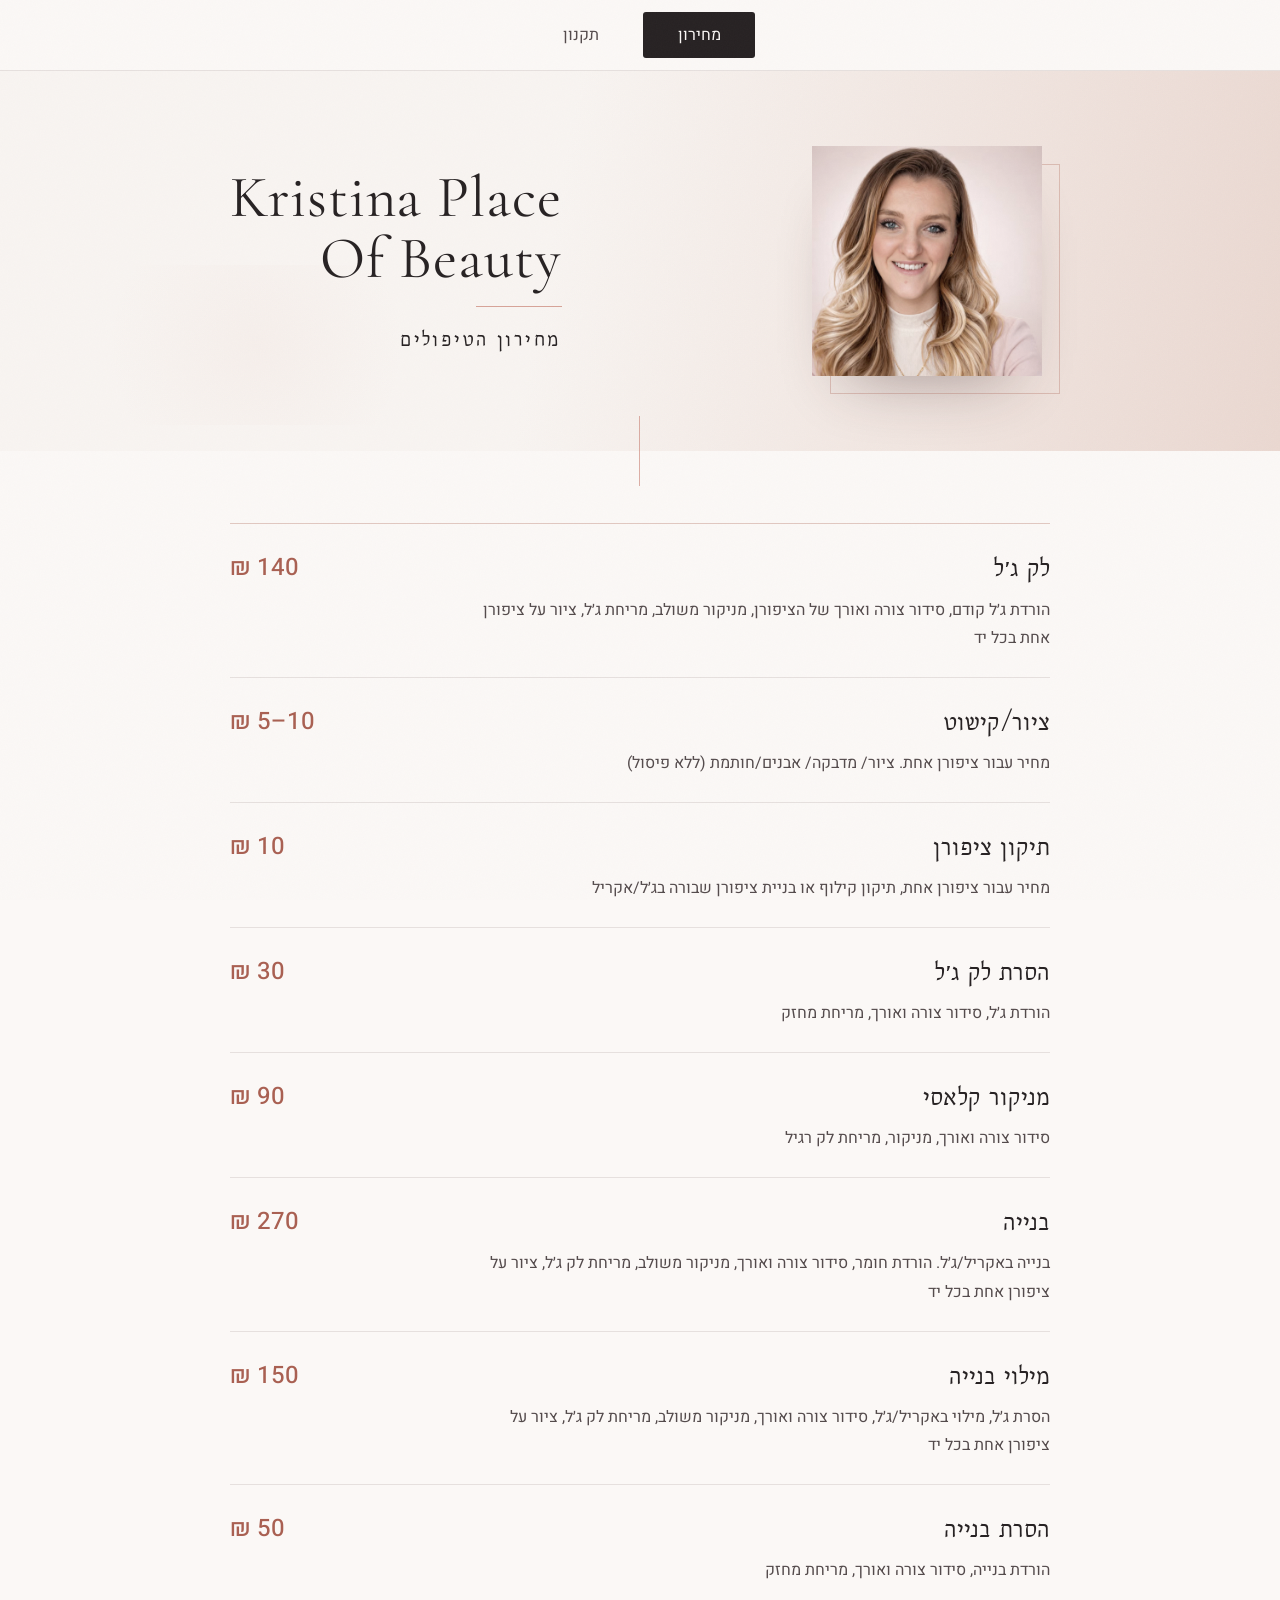
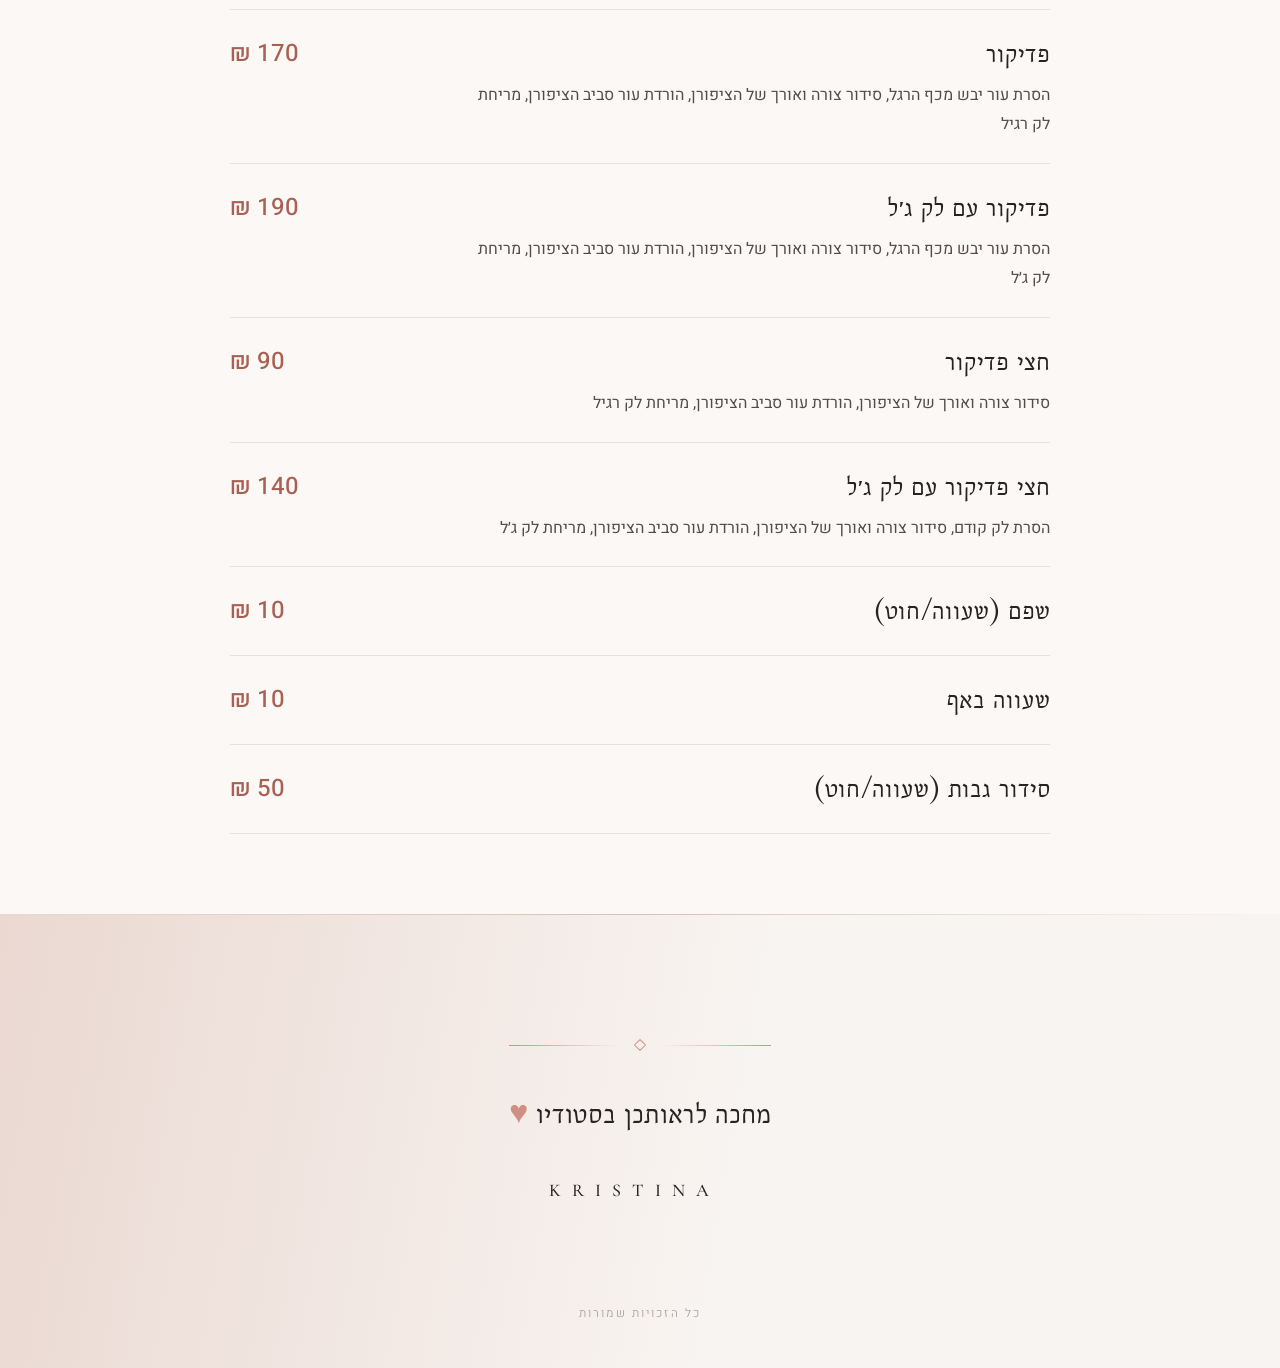
==== commit 5f13f072: "update" ====
--- a/index.html
+++ b/index.html
@@ -3,34 +3,33 @@
 <head>
 <meta charset="utf-8">
 <meta name="viewport" content="width=device-width, initial-scale=1, viewport-fit=cover">
-<title>תקנון הסטודיו · Kristina Place Of Beauty</title>
-<meta name="description" content="תקנון ונהלי הסטודיו של Kristina Place Of Beauty — מדיניות ביטולים, איחורים, אחריות, תשלום ותיאום טיפולים.">
+<title>Kristina Place Of Beauty | מחירון ותקנון</title>
+<meta name="description" content="כל המידע לקראת הביקור בסטודיו: טיפולים, מחירים ותקנון.">
 <meta name="theme-color" content="#f8f4f1">
 <meta name="color-scheme" content="light">
 
 <!-- ============================================================
      תצוגה מקדימה בשיתוף (וואטסאפ / פייסבוק / טלגרם)
-     חשוב: וואטסאפ קורא רק כתובות מלאות (https://...) — לא נתיב יחסי.
-     החליפו את kristina-beauty.co.il בדומיין האמיתי בכל השורות למטה.
+     חשוב: וואטסאפ קורא רק כתובות מלאות (https://...) - לא נתיב יחסי.
      ============================================================ -->
-<link rel="canonical" href="https://kristina-beauty.co.il/">
+<link rel="canonical" href="https://kristinapolicy.vercel.app/">
 <meta property="og:type" content="website">
 <meta property="og:locale" content="he_IL">
 <meta property="og:site_name" content="Kristina Place Of Beauty">
-<meta property="og:url" content="https://kristina-beauty.co.il/">
-<meta property="og:title" content="תקנון הסטודיו · Kristina Place Of Beauty">
-<meta property="og:description" content="נהלי הסטודיו: ביטולים ושינוי תורים, איחורים, אחריות על העבודה, תשלום ותיאום טיפולים.">
-<meta property="og:image" content="https://kristina-beauty.co.il/images/share.jpg">
-<meta property="og:image:secure_url" content="https://kristina-beauty.co.il/images/share.jpg">
+<meta property="og:url" content="https://kristinapolicy.vercel.app/">
+<meta property="og:title" content="Kristina Place Of Beauty | מחירון ותקנון">
+<meta property="og:description" content="כל המידע לקראת הביקור בסטודיו: טיפולים, מחירים ותקנון.">
+<meta property="og:image" content="https://kristinapolicy.vercel.app/images/share-general.jpg?v=1">
+<meta property="og:image:secure_url" content="https://kristinapolicy.vercel.app/images/share-general.jpg?v=1">
 <meta property="og:image:type" content="image/jpeg">
 <meta property="og:image:width" content="1200">
 <meta property="og:image:height" content="630">
-<meta property="og:image:alt" content="Kristina Place Of Beauty — תקנון הסטודיו">
+<meta property="og:image:alt" content="Kristina Place Of Beauty | מחירון ותקנון">
 
 <meta name="twitter:card" content="summary_large_image">
-<meta name="twitter:title" content="תקנון הסטודיו · Kristina Place Of Beauty">
-<meta name="twitter:description" content="נהלי הסטודיו: ביטולים ושינוי תורים, איחורים, אחריות על העבודה, תשלום ותיאום טיפולים.">
-<meta name="twitter:image" content="https://kristina-beauty.co.il/images/share.jpg">
+<meta name="twitter:title" content="Kristina Place Of Beauty | מחירון ותקנון">
+<meta name="twitter:description" content="כל המידע לקראת הביקור בסטודיו: טיפולים, מחירים ותקנון.">
+<meta name="twitter:image" content="https://kristinapolicy.vercel.app/images/share-general.jpg?v=1">
 
 <link rel="icon" href="images/favicon.png" type="image/png">
 <link rel="apple-touch-icon" href="images/apple-touch-icon.png">
@@ -39,640 +38,17 @@
 <link rel="preconnect" href="https://fonts.gstatic.com" crossorigin>
 <link href="https://fonts.googleapis.com/css2?family=Bellefair&family=Cormorant+Garamond:ital,wght@0,300;0,400;0,500;0,600;1,400&family=Heebo:wght@300;400;500;600;700&display=swap" rel="stylesheet">
 
-<style>
-/* ============================================================
-   Kristina Place Of Beauty — Studio Terms
-   Single-file static page. No dependencies, no scripts required
-   for readability (JS only enhances motion).
-   ============================================================ */
-
-/* ---------- reset ---------- */
-*,*::before,*::after{box-sizing:border-box;margin:0;padding:0}
-html{-webkit-text-size-adjust:100%}
-img,svg{display:block;max-width:100%}
-ul{list-style:none}
-
-/* ---------- tokens ---------- */
-:root{
-  --plum:#2A1C24;
-  --plum-deep:#1B1116;
-  --ink:#2E2028;
-  --ink-2:#4A3841;
-  --muted:#7C6871;
-  --cream:#FCF8F5;
-  --cream-2:#F6ECE4;
-  --cream-3:#EFE1D6;
-
-  --gold-1:#E9CBA7;
-  --gold-2:#C08457;
-  --gold-3:#F6E6D2;
-  --gold-deep:#A96C42;
-  --rose:#D9A7AC;
-
-  --line:rgba(192,132,87,.20);
-  --line-strong:rgba(192,132,87,.38);
-
-  --shadow-s:0 1px 2px rgba(42,28,36,.04), 0 6px 18px rgba(42,28,36,.05);
-  --shadow-m:0 2px 6px rgba(42,28,36,.05), 0 20px 50px -18px rgba(42,28,36,.22);
-  --shadow-l:0 30px 80px -30px rgba(42,28,36,.42);
-
-  /* Bellefair — סריף עברי אלגנטי ומודרני לכותרות (עברית + לטינית)
-     Heebo — סאנס עברי נקי וקריא לגוף הטקסט
-     Cormorant — רק ללטינית: שם המותג והספרות */
-  --serif:"Bellefair", "Frank Ruhl Libre", Georgia, serif;
-  --sans:"Heebo", "Assistant", "Segoe UI", system-ui, -apple-system, sans-serif;
-  --display:"Cormorant Garamond", "Bellefair", serif;
-
-  --s-0:clamp(.95rem, .9rem + .22vw, 1.075rem);
-  --s-1:clamp(1.05rem, .98rem + .34vw, 1.22rem);
-  --s-2:clamp(1.35rem, 1.15rem + .9vw, 1.9rem);
-  --s-3:clamp(2rem, 1.5rem + 2.4vw, 3.4rem);
-  --s-4:clamp(2.8rem, 1.7rem + 5.2vw, 6.2rem);
-
-  --wrap:min(1120px, 91vw);
-
-  /* motion tokens — built-in easings are too weak */
-  --ease:cubic-bezier(.22,.72,.24,1);        /* ambient drift */
-  --ease-out:cubic-bezier(.23,1,.32,1);      /* entrances + hover exits */
-  --ease-in-out:cubic-bezier(.77,0,.175,1);  /* on-screen movement */
-}
-
-/* ambient loops idle when their section is off-screen */
-.paused,.paused *{animation-play-state:paused !important}
-
-/* ---------- base ---------- */
-html{scroll-behavior:smooth}
-body{
-  font-family:var(--sans);
-  font-size:var(--s-0);
-  line-height:1.78;
-  color:var(--ink);
-  background:var(--plum-deep);
-  overflow-x:hidden;
-  text-rendering:optimizeLegibility;
-  -webkit-font-smoothing:antialiased;
-}
-.wrap{width:var(--wrap);margin-inline:auto}
-
-/* film grain over everything */
-body::after{
-  /* no mix-blend-mode: a fixed full-screen blend layer forces the browser to
-     re-blend the backdrop while the page scrolls. Plain low opacity looks the
-     same and costs nothing. */
-  content:"";position:fixed;inset:0;z-index:60;pointer-events:none;
-  opacity:.045;
-  background-image:url("data:image/svg+xml;charset=utf8,%3Csvg xmlns='http://www.w3.org/2000/svg' width='220' height='220'%3E%3Cfilter id='n'%3E%3CfeTurbulence type='fractalNoise' baseFrequency='.82' numOctaves='3' stitchTiles='stitch'/%3E%3C/filter%3E%3Crect width='100%25' height='100%25' filter='url(%23n)'/%3E%3C/svg%3E");
-}
-
-/* ---------- scroll progress ---------- */
-.progress{
-  position:fixed;inset-block-start:0;inset-inline:0;height:3px;z-index:70;
-  background:linear-gradient(90deg,var(--gold-3),var(--gold-2),var(--gold-deep));
-  transform:scaleX(var(--p,0));transform-origin:right center;
-  box-shadow:0 0 18px rgba(192,132,87,.55);
-}
-
-/* ---------- pointer glow ---------- */
-.glow{
-  position:fixed;top:0;left:0;width:520px;height:520px;z-index:0;pointer-events:none;
-  margin:-260px 0 0 -260px;border-radius:50%;opacity:0;
-  background:radial-gradient(circle,rgba(233,203,167,.22),rgba(233,203,167,0) 62%);
-  transition:opacity .6s ease;will-change:transform;
-}
-body.has-pointer .glow{opacity:1}
-
-/* ============================================================
-   HERO
-   ============================================================ */
-.hero{
-  position:relative;min-height:100svh;display:grid;place-items:center;
-  padding:clamp(4rem,10vh,8rem) 0 clamp(7rem,14vh,10rem);
-  overflow:hidden;isolation:isolate;color:var(--cream);
-  background:
-    radial-gradient(120% 90% at 80% 0%, #4A2F3C 0%, rgba(74,47,60,0) 55%),
-    radial-gradient(90% 70% at 10% 100%, #3A2430 0%, rgba(58,36,48,0) 60%),
-    linear-gradient(165deg,#2A1C24 0%, #1B1116 100%);
-}
-.orb{position:absolute;border-radius:50%;filter:blur(70px);pointer-events:none;z-index:-1;will-change:transform}
-.orb--a{width:46vmax;height:46vmax;top:-16vmax;right:-12vmax;background:radial-gradient(circle,rgba(192,132,87,.42),transparent 66%);animation:drift 26s var(--ease) infinite}
-.orb--b{width:38vmax;height:38vmax;bottom:-14vmax;left:-10vmax;background:radial-gradient(circle,rgba(217,167,172,.34),transparent 66%);animation:drift 32s var(--ease) infinite reverse}
-.orb--c{width:26vmax;height:26vmax;top:34%;left:26%;background:radial-gradient(circle,rgba(246,230,210,.20),transparent 68%);animation:drift 22s var(--ease) infinite}
-@keyframes drift{
-  0%,100%{transform:translate3d(0,0,0) scale(1)}
-  33%{transform:translate3d(4%,7%,0) scale(1.09)}
-  66%{transform:translate3d(-5%,-4%,0) scale(.95)}
-}
-/* thin luminous grid */
-.hero::before{
-  content:"";position:absolute;inset:0;z-index:-1;opacity:.16;
-  background-image:linear-gradient(rgba(246,230,210,.16) 1px,transparent 1px),
-                   linear-gradient(90deg,rgba(246,230,210,.16) 1px,transparent 1px);
-  background-size:clamp(70px,7vw,110px) clamp(70px,7vw,110px);
-  -webkit-mask-image:radial-gradient(70% 60% at 50% 42%,#000 0%,transparent 78%);
-          mask-image:radial-gradient(70% 60% at 50% 42%,#000 0%,transparent 78%);
-}
-
-.hero__inner{text-align:center;position:relative;z-index:1}
-
-/* ---------- hero portrait ---------- */
-.portrait{
-  position:relative;margin:0 auto clamp(1.4rem,3.4vh,2.2rem);
-  width:clamp(132px,20vw,196px);aspect-ratio:4/5;
-  border-radius:999px 999px 22px 22px;   /* קשת עדינה, לא עיגול מלא */
-  background:linear-gradient(160deg,#3B2833,#241820);
-  box-shadow:0 26px 60px -26px rgba(0,0,0,.75), inset 0 0 0 1px rgba(233,203,167,.28);
-  isolation:isolate;
-}
-.portrait__img{
-  width:100%;height:100%;object-fit:cover;border-radius:inherit;
-  /* object-position גבוה מעט: פנים/ידיים יושבות בשליש העליון של הקשת */
-  object-position:50% 38%;
-}
-/* טבעת זהב דקה שמרחפת מעל התמונה */
-.portrait__ring{
-  position:absolute;inset:-7px;border-radius:inherit;pointer-events:none;
-  border:1px solid rgba(233,203,167,.42);
-  -webkit-mask-image:linear-gradient(200deg,#000 10%,rgba(0,0,0,.15) 70%);
-          mask-image:linear-gradient(200deg,#000 10%,rgba(0,0,0,.15) 70%);
-}
-/* מונוגרם — נראה רק אם התמונה חסרה */
-.portrait__mono{
-  position:absolute;inset:0;z-index:-1;display:grid;place-items:center;
-  font-family:var(--display);font-size:clamp(3.4rem,7vw,5rem);font-weight:500;
-  color:transparent;-webkit-text-stroke:1px rgba(233,203,167,.55);
-  padding-bottom:.1em;
-}
-.portrait.is-empty{background:linear-gradient(160deg,#3B2833,#1F1219)}
-@media (max-width:480px){
-  .portrait{width:clamp(112px,32vw,150px)}
-}
-
-.brand{font-family:var(--display);letter-spacing:.62em;text-indent:.62em;
-  font-size:clamp(.82rem,.72rem + .5vw,1.15rem);font-weight:500;text-transform:uppercase;
-  color:var(--gold-1);opacity:.96}
-.brand--sub{letter-spacing:.42em;text-indent:.42em;font-size:clamp(.62rem,.56rem + .3vw,.82rem);
-  color:rgba(252,248,245,.62);margin-top:.7rem;font-weight:400}
-
-.ornament{display:flex;align-items:center;justify-content:center;gap:.9rem;margin:clamp(1.6rem,4vh,2.6rem) auto}
-.ornament i{display:block;height:1px;width:clamp(40px,9vw,110px);
-  background:linear-gradient(var(--dir,90deg),transparent,var(--gold-2))}
-.ornament i:last-child{--dir:270deg}
-.ornament svg{width:14px;height:14px;color:var(--gold-1);animation:spin 14s linear infinite}
-@keyframes spin{to{transform:rotate(360deg)}}
-
-.hero__title{
-  font-family:var(--serif);font-weight:900;font-size:var(--s-4);line-height:1.02;
-  letter-spacing:-.015em;
-  background:linear-gradient(100deg,var(--gold-3) 0%,#fff6ea 18%,var(--gold-2) 38%,var(--gold-3) 52%,var(--gold-2) 66%,#fff6ea 84%,var(--gold-3) 100%);
-  background-size:260% 100%;
-  -webkit-background-clip:text;background-clip:text;color:transparent;
-  animation:shine 9s linear infinite;
-}
-@keyframes shine{to{background-position:-260% 0}}
-.word{display:inline-block;overflow:hidden;vertical-align:bottom;padding-bottom:.1em}
-.word>span{display:inline-block;transform:translateY(118%);animation:rise .9s var(--ease-out) forwards;animation-delay:var(--d,0s)}
-@keyframes rise{to{transform:translateY(0)}}
-
-.hero__meta{
-  margin-top:clamp(1.4rem,3.4vh,2.2rem);font-size:clamp(.8rem,.74rem + .3vw,.98rem);
-  letter-spacing:.24em;text-indent:.24em;color:rgba(252,248,245,.66);font-weight:300;
-}
-.hero__meta b{color:var(--gold-1);font-weight:500}
-
-.cue{position:absolute;inset-block-end:clamp(1.6rem,5vh,3rem);inset-inline:0;display:grid;justify-items:center;gap:.85rem;z-index:1}
-.cue span{font-size:.66rem;letter-spacing:.42em;text-indent:.42em;color:rgba(252,248,245,.5)}
-.cue i{display:block;width:1px;height:64px;background:linear-gradient(rgba(233,203,167,.7),transparent);position:relative;overflow:hidden}
-.cue i::after{content:"";position:absolute;inset-block-start:0;inset-inline:0;height:16px;background:var(--gold-1);
-  animation:slide 2.4s var(--ease-in-out) infinite;will-change:transform}
-@keyframes slide{0%{transform:translateY(-18px);opacity:0}25%{opacity:1}100%{transform:translateY(64px);opacity:0}}
-
-/* fade-in helpers for hero */
-.fade{opacity:0;transform:translateY(18px);animation:fadeUp .85s var(--ease-out) forwards;animation-delay:var(--d,0s)}
-@keyframes fadeUp{to{opacity:1;transform:none}}
-
-/* ============================================================
-   SHEET (light content)
-   ============================================================ */
-.sheet{
-  position:relative;z-index:2;background:var(--cream);
-  border-radius:clamp(28px,4vw,56px) clamp(28px,4vw,56px) 0 0;
-  margin-top:clamp(-6rem,-8vh,-3.5rem);
-  padding:clamp(3.4rem,8vh,6rem) 0 clamp(4rem,9vh,7rem);
-  box-shadow:0 -26px 70px -20px rgba(27,17,22,.55);
-  overflow:hidden;
-}
-.sheet::before{
-  content:"";position:absolute;inset-block-start:0;inset-inline:0;height:1px;
-  background:linear-gradient(90deg,transparent,var(--gold-2),transparent);opacity:.7;
-}
-.sheet::after{
-  content:"";position:absolute;inset-block-start:-10%;inset-inline-start:-10%;width:60vmax;height:60vmax;
-  background:radial-gradient(circle,rgba(217,167,172,.13),transparent 62%);pointer-events:none;
-}
-
-/* ---------- rules cards ---------- */
-.cards{display:grid;gap:clamp(1rem,2.2vw,1.6rem)}
-.card{
-  position:relative;padding:clamp(1.6rem,3.4vw,2.6rem) clamp(1.4rem,3.2vw,2.6rem);
-  border-radius:24px;overflow:hidden;isolation:isolate;
-  background:rgba(255,255,255,.86);
-  border:1px solid var(--line);
-  box-shadow:var(--shadow-s);
-  transition:transform 240ms var(--ease-out),box-shadow 240ms var(--ease-out),border-color 240ms ease;
-}
-/* corner wash */
-.card::before{
-  content:"";position:absolute;inset-block-start:-40%;inset-inline-start:-14%;width:56%;height:180%;z-index:-1;
-  background:radial-gradient(circle at 50% 50%,rgba(233,203,167,.26),transparent 66%);
-  opacity:0;transition:opacity 300ms ease;
-}
-@media (hover:hover) and (pointer:fine){
-  .card:hover{transform:translateY(-4px);box-shadow:var(--shadow-m);border-color:var(--line-strong)}
-  .card:hover::before{opacity:1}
-}
-.card__head{display:flex;align-items:center;gap:clamp(.85rem,1.7vw,1.2rem);margin-bottom:1.35rem}
-
-/* ---------- section number ---------- */
-.card__badge{
-  flex:none;position:relative;display:grid;place-items:center;
-  width:clamp(48px,5.4vw,60px);aspect-ratio:1;border-radius:50%;
-  font-family:var(--display);font-variant-numeric:lining-nums tabular-nums;
-  font-size:clamp(1.45rem,1.15rem + .85vw,1.85rem);font-weight:500;line-height:1;
-  letter-spacing:-.02em;color:var(--gold-deep);
-  padding-bottom:.06em;              /* איזון אופטי של הספרה במרכז המעגל */
-  background:linear-gradient(155deg,#fff,var(--cream-2) 68%,var(--cream-3));
-  box-shadow:inset 0 0 0 1px rgba(192,132,87,.34),
-             0 10px 22px -14px rgba(169,108,66,.85);
-  transition:transform 240ms var(--ease-out),color 240ms ease;
-}
-/* טבעת חיצונית דקה שנפתחת החוצה ב-hover */
-.card__badge::after{
-  content:"";position:absolute;inset:-6px;border-radius:50%;
-  border:1px solid rgba(192,132,87,.42);
-  opacity:0;transform:scale(.86);
-  transition:opacity 240ms ease,transform 240ms var(--ease-out);
-}
-@media (hover:hover) and (pointer:fine){
-  .card:hover .card__badge{transform:scale(1.05);color:var(--gold-2)}
-  .card:hover .card__badge::after{opacity:1;transform:scale(1)}
-}
-.card__head h3{
-  font-family:var(--serif);font-weight:700;font-size:var(--s-2);line-height:1.28;color:var(--ink);
-  letter-spacing:-.012em;
-}
-
-.rules{display:grid;gap:.95rem}
-.rules li{
-  position:relative;display:flex;gap:.85rem;align-items:flex-start;
-  padding-inline-start:.2rem;
-  opacity:0;transform:translateY(14px);
-}
-.card.in .rules li{animation:fadeUp .55s var(--ease-out) forwards;animation-delay:calc(120ms + var(--i,0) * 60ms)}
-.rules li .dot{
-  flex:none;width:9px;height:9px;margin-top:.62em;transform:rotate(45deg);border-radius:2px;
-  background:linear-gradient(140deg,var(--gold-1),var(--gold-2));
-  box-shadow:0 0 0 3px rgba(192,132,87,.10);
-}
-.rules p{color:var(--ink-2);font-weight:300;font-size:var(--s-0);line-height:1.9}
-.rules strong{font-weight:600;color:var(--ink)}
-
-/* emphasised note row */
-.rules li.note{
-  background:linear-gradient(100deg,rgba(217,167,172,.16),rgba(233,203,167,.14));
-  border:1px solid rgba(192,132,87,.24);border-radius:14px;
-  padding:.85rem 1rem;align-items:center;
-}
-.rules li.note .dot{background:var(--rose);box-shadow:0 0 0 3px rgba(217,167,172,.22)}
-.rules li.note p{color:var(--ink);font-weight:400}
-
-/* accent chip inside text */
-.chip{
-  display:inline-block;padding:.06em .5em;margin-inline:.12em;border-radius:.5em;
-  background:linear-gradient(140deg,var(--gold-3),rgba(233,203,167,.6));
-  border:1px solid rgba(192,132,87,.3);color:var(--gold-deep);font-weight:600;
-  font-variant-numeric:tabular-nums;
-}
-
-/* ---------- reveal ---------- */
-/* transform + opacity only: no layout, no paint, stays on the GPU */
-.reveal{opacity:0;transform:translateY(26px);
-  transition:opacity 620ms var(--ease-out),transform 620ms var(--ease-out);
-  transition-delay:var(--rd,0s)}
-.reveal.in{opacity:1;transform:none}
-
-/* ---------- side rail ---------- */
-.rail{
-  position:fixed;inset-inline-start:clamp(18px,2.4vw,40px);inset-block-start:50%;transform:translateY(-50%);
-  z-index:40;display:grid;justify-items:center;gap:.75rem;pointer-events:none;
-  font-family:var(--display);color:var(--gold-deep);
-  opacity:0;transition:opacity 300ms var(--ease-out);
-}
-.rail.on{opacity:1}
-.rail b{font-size:1.5rem;font-weight:600;line-height:1;font-variant-numeric:tabular-nums}
-.rail small{font-size:.85rem;opacity:.55;font-weight:500}
-.rail .track{position:relative;width:1px;height:26vh;background:rgba(192,132,87,.22);overflow:hidden}
-/* scroll-scrubbed: scaleY (GPU) instead of height (layout), and no transition —
-   a scrubbed indicator must track the finger exactly, not lag behind it */
-.rail .track i{position:absolute;inset-block-start:0;inset-inline:0;height:100%;
-  background:linear-gradient(var(--gold-2),var(--gold-deep));
-  transform:scaleY(0);transform-origin:top center;will-change:transform}
-@media (max-width:1180px){.rail{display:none}}
-
-/* ============================================================
-   FOOTER
-   ============================================================ */
-.foot{
-  position:relative;overflow:hidden;text-align:center;color:var(--cream);
-  padding:clamp(4rem,11vh,7.5rem) 0 clamp(2.4rem,5vh,3.4rem);
-  background:
-    radial-gradient(100% 80% at 50% 0%, #4A2F3C 0%, rgba(74,47,60,0) 60%),
-    linear-gradient(180deg,#2A1C24,#1B1116);
-  border-radius:clamp(28px,4vw,56px) clamp(28px,4vw,56px) 0 0;
-  margin-top:-1px;
-}
-.foot::before{
-  content:"";position:absolute;inset-block-start:0;inset-inline:0;height:1px;
-  background:linear-gradient(90deg,transparent,var(--gold-2),transparent);opacity:.75;
-}
-.foot .orb--f{width:46vmax;height:46vmax;bottom:-26vmax;left:50%;margin-left:-23vmax;
-  background:radial-gradient(circle,rgba(192,132,87,.34),transparent 65%);
-  position:absolute;border-radius:50%;filter:blur(80px);z-index:0;
-  animation:drift 30s var(--ease) infinite;will-change:transform}
-.foot__inner{position:relative;z-index:1}
-.thanks{
-  font-family:var(--serif);font-weight:400;font-size:clamp(1.5rem,1.3rem + .9vw,2.1rem);line-height:1.6;color:var(--cream);
-}
-.heart{display:inline-block;color:var(--rose);animation:beat 2.6s var(--ease) infinite;transform-origin:center}
-@keyframes beat{0%,100%{transform:scale(1)}12%{transform:scale(1.22)}24%{transform:scale(1)}36%{transform:scale(1.14)}48%{transform:scale(1)}}
-.foot .brand{margin-top:clamp(1.6rem,4vh,2.4rem)}
-.rights{margin-top:2.6rem;font-size:.74rem;letter-spacing:.18em;color:rgba(252,248,245,.36);font-weight:300}
-
-/* ---------- motion / print ---------- */
-/* Reduced motion = fewer, gentler animations — not zero.
-   Movement and ambient loops go; opacity fades stay, because they still
-   communicate that content is arriving. */
-@media (prefers-reduced-motion:reduce){
-  html{scroll-behavior:auto}
-  .orb,.orb--f,.cue i::after,.ornament svg,.heart,.hero__title{animation:none !important}
-  .hero__title{background-position:0 0}
-  .glow{display:none}
-
-  .word>span{transform:none;animation:none}
-  .fade,.card.in .rules li{transform:none;animation:softIn .4s ease forwards;animation-delay:var(--d,0s)}
-  .reveal{transform:none;transition:opacity 400ms ease;transition-delay:0s}
-
-  .card,.card__badge{transition:box-shadow 200ms ease,border-color 200ms ease}
-  .card:hover,.card:hover .card__badge{transform:none}
-}
-@keyframes softIn{to{opacity:1}}
-@media print{
-  body{background:#fff;color:#000}
-  .hero,.foot{background:#fff;color:#000;min-height:auto;padding:2rem 0;box-shadow:none}
-  .orb,.glow,.progress,.rail,.cue,body::after,.hero::before{display:none !important}
-  .hero__title{color:#000;-webkit-text-fill-color:#000}
-  .portrait{background:none;box-shadow:none;width:120px}
-  .portrait__ring,.portrait__mono{display:none}
-
-
-  .sheet{margin:0;box-shadow:none;border-radius:0;padding:1rem 0}
-  .card{break-inside:avoid;page-break-inside:avoid;box-shadow:none;border:1px solid #ddd;background:#fff}
-  .reveal,.rules li{opacity:1 !important;transform:none !important;filter:none !important}
-}
-
-/* ============================================================
-   EDITORIAL SALON THEME
-   ============================================================ */
-:root{
-  --plum:#211d1e;
-  --plum-deep:#171415;
-  --ink:#272223;
-  --ink-2:#544b4c;
-  --muted:#817576;
-  --cream:#fbf8f6;
-  --cream-2:#f4ece8;
-  --cream-3:#ead9d3;
-  --gold-1:#e5b9ae;
-  --gold-2:#c78374;
-  --gold-3:#f4dcd5;
-  --gold-deep:#a96052;
-  --rose:#cf8f83;
-  --line:rgba(75,53,54,.12);
-  --line-strong:rgba(169,96,82,.32);
-  --shadow-s:0 10px 34px rgba(54,36,37,.05);
-  --shadow-m:0 22px 54px rgba(54,36,37,.1);
-  --wrap:min(1240px,92vw);
-}
-body{background:var(--cream);line-height:1.65}
-body::after{opacity:.025}
-.glow,.orb,.orb--f,.cue,.rail{display:none!important}
-.progress{height:2px;background:var(--rose);box-shadow:none}
-
-.topbar{
-  position:absolute;inset:0 0 auto;z-index:20;height:88px;display:flex;align-items:center;
-  border-bottom:1px solid rgba(39,34,35,.08);color:var(--ink)
-}
-.topbar__inner{width:var(--wrap);margin:auto;display:flex;align-items:center;justify-content:space-between;gap:2rem;direction:ltr}
-.logo{color:inherit;text-decoration:none;line-height:1;text-align:center}
-.logo strong{display:block;font-family:var(--display);font-size:1.55rem;font-weight:500;letter-spacing:.24em;text-transform:uppercase}
-.logo small{display:block;margin-top:.42rem;font-size:.52rem;letter-spacing:.34em;text-transform:uppercase;color:var(--muted)}
-.nav{display:flex;align-items:center;gap:clamp(1.2rem,2.5vw,2.6rem);font-size:.76rem;letter-spacing:.08em}
-.nav a{color:inherit;text-decoration:none;position:relative}
-.nav a::after{content:"";position:absolute;inset:auto 0 -.45rem;height:1px;background:var(--rose);transform:scaleX(0);transition:transform .2s ease}
-.nav a:hover::after,.nav a:focus-visible::after{transform:scaleX(1)}
-.topbar__cta{padding:.72rem 1.25rem;background:rgba(255,255,255,.48);border:1px solid rgba(169,96,82,.2);color:var(--ink);text-decoration:none;font-size:.72rem;letter-spacing:.1em;transition:background .2s ease,color .2s ease}
-.topbar__cta:hover{background:var(--ink);color:#fff}
-
-.hero{
-  min-height:min(740px,100svh);padding:0;color:var(--ink);place-items:stretch;
-  background:linear-gradient(100deg,#f8f4f1 0%,#f8f4f1 43%,#ead8d1 100%);
-  isolation:isolate
-}
-.hero::before{
-  display:block;opacity:.2;inset:auto auto 7% 4%;width:32%;height:42%;
-  background:radial-gradient(circle at center,rgba(199,131,116,.24),transparent 68%);
-  -webkit-mask-image:none;mask-image:none
-}
-.hero__inner{display:grid;grid-template-columns:minmax(0,1fr) minmax(420px,1.05fr);grid-template-areas:"copy photo";align-items:center;min-height:min(740px,100svh);text-align:right;direction:ltr}
-.hero__copy{grid-area:copy;position:relative;z-index:2;direction:rtl;padding:clamp(3rem,8vw,7rem) clamp(1rem,5vw,5rem) clamp(5rem,8vw,7rem) 0}
-.hero__kicker{font-family:var(--display);font-size:clamp(1.35rem,2.5vw,2.1rem);font-style:italic;color:var(--rose);margin-bottom:.3rem}
-.hero__title{
-  color:var(--ink);background:none;-webkit-background-clip:border-box;background-clip:border-box;
-  -webkit-text-fill-color:var(--ink);opacity:1;transform:none;animation:none;
-  font-family:var(--display);font-size:clamp(3.9rem,7.1vw,7.5rem);font-weight:400;line-height:.82;letter-spacing:0
-}
-.hero__title span{display:block}
-.hero__title em{display:block;margin:.2em 0 .05em;font-size:.48em;font-weight:400;color:var(--rose)}
-.hero__meta{max-width:38ch;margin:2rem 0 0;font-size:1.04rem;letter-spacing:0;line-height:1.75;color:var(--ink-2);font-weight:300}
-.hero__actions{display:flex;align-items:center;gap:1.4rem;margin-top:2rem}
-.button{display:inline-flex;align-items:center;justify-content:center;min-height:50px;padding:0 1.65rem;background:var(--ink);color:#fff;text-decoration:none;font-size:.78rem;letter-spacing:.06em;border:1px solid var(--ink);transition:transform .2s ease,background .2s ease,color .2s ease}
-.button:hover{transform:translateY(-2px);background:transparent;color:var(--ink)}
-.text-link{color:var(--ink);text-underline-offset:.35rem;text-decoration-color:var(--rose);font-size:.82rem}
-.portrait{grid-area:photo;width:100%;height:100%;aspect-ratio:auto;margin:0;border-radius:0;background:#ead8d1;box-shadow:none;overflow:hidden}
-.portrait::after{content:"";position:absolute;inset:0;background:linear-gradient(90deg,#f8f4f1 0%,transparent 24%),linear-gradient(0deg,rgba(60,36,36,.09),transparent 34%);pointer-events:none}
-.portrait__img{height:100%;border-radius:0;object-position:50% 34%;filter:saturate(.74) contrast(.96)}
-.portrait__ring,.portrait__mono{display:none}
-
-.trust{position:relative;z-index:4;background:#ead0ca;border-block:1px solid rgba(117,74,69,.1)}
-.trust__inner{width:var(--wrap);margin:auto;display:grid;grid-template-columns:repeat(4,1fr)}
-.trust__item{padding:1.05rem 1.5rem;text-align:center;border-inline-start:1px solid rgba(117,74,69,.12)}
-.trust__item:last-child{border-inline-end:1px solid rgba(117,74,69,.12)}
-.trust__item b{display:block;font-family:var(--display);font-size:1rem;font-weight:600;letter-spacing:.08em}
-.trust__item span{font-size:.73rem;color:var(--ink-2)}
-
-.sheet{margin:0;border-radius:0;padding:clamp(4.5rem,9vh,7rem) 0;background:var(--cream);box-shadow:none;overflow:visible}
-.sheet::before{width:1px;height:70px;inset:0 50% auto;background:var(--rose);transform:translateY(-35px)}
-.sheet::after{display:none}
-.cards{grid-template-columns:1fr;align-items:start;gap:1px;max-width:920px;margin-inline:auto;background:var(--line);border:1px solid var(--line)}
-.card{height:100%;padding:2rem 2rem 2.2rem;border:0;border-radius:0;background:var(--cream);box-shadow:none;overflow:hidden}
-.card::before{inset:0;width:4px;height:100%;background:var(--rose);opacity:0}
-.card:hover{transform:none!important;box-shadow:none!important;background:#fff}
-.card:hover::before{opacity:1}
-.card__head,.rules{position:relative;z-index:1}
-.card__head{gap:clamp(.9rem,1.8vw,1.25rem);padding-bottom:1.15rem;margin-bottom:1.15rem;border-bottom:1px solid var(--line)}
-
-/* מספור עריכתי: ספרה נטויה גדולה, מופרדת מהכותרת בקו שיער */
-.card__badge{
-  width:auto;height:auto;aspect-ratio:auto;border-radius:0;
-  min-width:1.9ch;
-  padding-block:.12em;padding-inline:0 clamp(.75rem,1.6vw,1.05rem);
-  background:none;box-shadow:none;
-  border-inline-end:1px solid var(--line-strong);
-  font-family:var(--display);font-style:italic;font-weight:400;
-  font-size:clamp(2rem,1.5rem + 1.5vw,2.9rem);line-height:1.05;letter-spacing:0;
-  color:var(--rose);
-  transition:color .2s ease,border-color .2s ease;
-}
-.card__badge::after{display:none}
-.card:hover .card__badge{transform:none;color:var(--gold-deep);border-color:rgba(169,96,82,.45)}
-/* Bellefair קיים במשקל 400 בלבד — בקשת 500 הייתה מייצרת בולד סינתטי מכוער */
-.card__head h3{font-family:var(--serif);font-size:clamp(1.6rem,1.4rem + .75vw,2rem);font-weight:400;line-height:1.28}
-.rules{gap:.95rem}
-.rules p{font-size:clamp(1.04rem,1rem + .22vw,1.16rem);line-height:1.8;font-weight:400;color:var(--ink-2)}
-.rules li .dot{width:5px;height:5px;margin-top:.7em;border-radius:50%;transform:none;background:var(--rose);box-shadow:none}
-.rules li.note{border:0;border-inline-start:2px solid var(--rose);border-radius:0;background:#f4e6e2;padding:.75rem 1rem}
-.chip{padding:0 .35em;border:0;border-radius:0;background:#efd8d2;color:#8c4d42}
-
-.foot{margin:0;border-radius:0;padding:5rem 0 2.5rem;background:var(--ink);color:var(--cream)}
-.foot::before{background:linear-gradient(90deg,transparent,var(--rose),transparent)}
-
-.foot .brand{color:var(--cream)}
-
-@media (max-width:900px){
-  .hero{min-height:auto}.hero__inner{width:100%;grid-template-columns:1fr;grid-template-areas:"photo" "copy";min-height:0}
-  .portrait{height:min(62vh,560px)}
-  .portrait::after{background:linear-gradient(0deg,#f8f4f1 0%,transparent 30%)}
-  .hero__copy{width:min(92vw,650px);margin:auto;padding:2.5rem 0 4rem;text-align:center}
-  .hero__meta{margin-inline:auto}.hero__actions{justify-content:center}
-  .hero__title{font-size:clamp(3.6rem,15vw,6rem)}
-  .trust__inner{grid-template-columns:repeat(2,1fr)}
-  .cards{grid-template-columns:1fr}
-}
-@media (max-width:560px){
-  .portrait{height:52vh;min-height:350px}
-  .hero__copy{padding:2rem 1rem 3.5rem}.hero__kicker{font-size:1.2rem}.hero__meta{font-size:.94rem}
-
-
-  .card{padding:1.5rem 1.25rem 1.7rem}.card__head h3{font-size:1.25rem}
-}
-
-/* ============================================================
-   HERO — לוקאפ מינימלי + תמונה שלמה
-   ============================================================ */
-.hero__title{
-  display:grid;gap:clamp(.7rem,1.4vw,1.05rem);
-  font-family:var(--display);font-weight:400;font-size:1rem;
-  line-height:1;letter-spacing:0;color:var(--ink);
-}
-.hero__brand{
-  display:block;direction:ltr;
-  font-size:clamp(2.25rem,4.6vw,4.3rem);line-height:1.04;letter-spacing:.015em;
-  text-wrap:balance;
-}
-.hero__doc{
-  display:block;position:relative;
-  padding-block-start:clamp(.75rem,1.5vw,1.1rem);
-  font-family:var(--serif);font-weight:400;
-  font-size:clamp(1.2rem,1.9vw,1.8rem);line-height:1.3;letter-spacing:.1em;
-  color:var(--rose);
-}
-/* קו שיער קצר שמפריד בין שם העסק לשם המסמך */
-.hero__doc::before{
-  content:"";position:absolute;inset-block-start:0;inset-inline-start:0;
-  width:clamp(52px,7vw,86px);height:1px;background:var(--rose);opacity:.8;
-}
-
-/* התמונה מרובעת במקור (1080×1080) — מסגרת מרובעת מציגה אותה במלואה,
-   בלי שום חיתוך, ובלי הדהוי קצוות שנראה כמו קטיעה. */
-.portrait{
-  width:min(100%,clamp(250px,32vw,430px));height:auto;aspect-ratio:1;
-  margin-inline:auto;justify-self:center;align-self:center;
-  background:none;overflow:visible;
-  box-shadow:0 34px 64px -36px rgba(60,36,36,.45);
-}
-.portrait::after{display:none}
-/* מסגרת שיער מוסטת — נותנת לתמונה מקום במקום לחתוך אותה */
-.portrait::before{
-  content:"";position:absolute;z-index:-1;pointer-events:none;
-  inset:clamp(10px,1.5vw,18px) calc(-1 * clamp(10px,1.5vw,18px))
-        calc(-1 * clamp(10px,1.5vw,18px)) clamp(10px,1.5vw,18px);
-  border:1px solid rgba(169,96,82,.3);
-}
-.portrait__img{
-  width:100%;height:100%;object-fit:cover;object-position:50% 50%;
-  filter:saturate(.84) contrast(.98);
-}
-
-@media (max-width:900px){
-  .portrait{width:min(74vw,360px)}
-  .hero__doc::before{inset-inline:0;margin-inline:auto}
-  .hero__copy{padding-block:clamp(2rem,6vw,3rem) clamp(3rem,8vw,4.5rem)}
-}
-
-/* ============================================================
-   INTRO — ברוכות הבאות
-   ============================================================ */
-.intro{
-  max-width:58ch;margin:0 auto clamp(3rem,6vw,4.75rem);
-  text-align:center;
-}
-.intro h2{
-  font-family:var(--serif);font-weight:400;letter-spacing:0;
-  font-size:clamp(2.6rem,4.8vw,4rem);line-height:1.1;color:var(--ink);
-}
-.intro h2 em{font-style:normal;color:var(--rose)}
-.intro p{
-  margin-top:clamp(1rem,1.8vw,1.5rem);
-  font-size:clamp(1.15rem,1.06rem + .4vw,1.34rem);line-height:1.78;
-  font-weight:300;color:var(--ink-2);
-  text-wrap:pretty;
-}
-/* קו שיער קצר שסוגר את הפתיח ומוביל אל הסעיפים */
-.intro::after{
-  content:"";display:block;width:52px;height:1px;
-  margin:clamp(1.6rem,3vw,2.4rem) auto 0;
-  background:var(--rose);opacity:.7;
-}
-
-/* ============================================================
-   FOOTER — אותו גרדיאנט של ההירו, ממוראה לצד השני
-   ============================================================ */
-.foot{
-  /* ההירו: 100deg (הוורוד בצד אחד) — כאן 280deg סוגר את הדף מהצד הנגדי */
-  background:linear-gradient(280deg,#f8f4f1 0%,#f8f4f1 43%,#ead8d1 100%);
-  color:var(--ink);
-  padding-block:clamp(3.5rem,8vw,5.5rem) clamp(2rem,4vw,2.75rem);
-}
-.foot::before{background:linear-gradient(90deg,transparent,rgba(169,96,82,.45),transparent)}
-.ornament i{background:linear-gradient(var(--dir,90deg),transparent,var(--rose))}
-.ornament svg{color:var(--rose)}
-.thanks{color:var(--ink)}
-.foot .brand{color:var(--ink)}
-.foot .brand--sub{color:var(--muted)}
-.rights{color:var(--muted);opacity:.7}
-</style>
+<link rel="stylesheet" href="styles.css">
 </head>
 
-<body>
+<body class="price-page">
+
+<nav class="page-nav" aria-label="עמודי הסטודיו">
+  <div class="wrap page-nav__tabs">
+    <a href="#prices" data-page="prices" aria-current="page">מחירון</a>
+    <a href="#terms" data-page="terms">תקנון</a>
+  </div>
+</nav>
 
 <div class="progress" id="progress" aria-hidden="true"></div>
 <div class="glow" id="glow" aria-hidden="true"></div>
@@ -698,7 +74,7 @@
     <div class="hero__copy">
       <h1 class="hero__title fade" style="--d:.18s">
         <span class="hero__brand">Kristina Place Of Beauty</span>
-        <span class="hero__doc">תקנון הסטודיו</span>
+        <span class="hero__doc">מחירון הטיפולים</span>
       </h1>
     </div>
   </div>
@@ -706,6 +82,85 @@
 
 <!-- ============================ CONTENT ============================ -->
 <main class="sheet" id="about">
+<section id="prices" class="page-panel" aria-label="מחירון הטיפולים">
+  <div class="wrap">
+    <div class="price-list">
+      <article class="price-item">
+        <h2>לק ג׳ל</h2>
+        <span class="price-item__amount"><bdi dir="ltr">140</bdi> ₪</span>
+        <p>הורדת ג׳ל קודם, סידור צורה ואורך של הציפורן, מניקור משולב, מריחת ג׳ל, ציור על ציפורן אחת בכל יד</p>
+      </article>
+      <article class="price-item">
+        <h2>ציור/קישוט</h2>
+        <span class="price-item__amount"><bdi dir="ltr">5–10</bdi> ₪</span>
+        <p>מחיר עבור ציפורן אחת. ציור/ מדבקה/ אבנים/חותמת (ללא פיסול)</p>
+      </article>
+      <article class="price-item">
+        <h2>תיקון ציפורן</h2>
+        <span class="price-item__amount"><bdi dir="ltr">10</bdi> ₪</span>
+        <p>מחיר עבור ציפורן אחת, תיקון קילוף או בניית ציפורן שבורה בג׳ל/אקריל</p>
+      </article>
+      <article class="price-item">
+        <h2>הסרת לק ג׳ל</h2>
+        <span class="price-item__amount"><bdi dir="ltr">30</bdi> ₪</span>
+        <p>הורדת ג׳ל, סידור צורה ואורך, מריחת מחזק</p>
+      </article>
+      <article class="price-item">
+        <h2>מניקור קלאסי</h2>
+        <span class="price-item__amount"><bdi dir="ltr">90</bdi> ₪</span>
+        <p>סידור צורה ואורך, מניקור, מריחת לק רגיל</p>
+      </article>
+      <article class="price-item">
+        <h2>בנייה</h2>
+        <span class="price-item__amount"><bdi dir="ltr">270</bdi> ₪</span>
+        <p>בנייה באקריל/ג׳ל. הורדת חומר, סידור צורה ואורך, מניקור משולב, מריחת לק ג׳ל, ציור על ציפורן אחת בכל יד</p>
+      </article>
+      <article class="price-item">
+        <h2>מילוי בנייה</h2>
+        <span class="price-item__amount"><bdi dir="ltr">150</bdi> ₪</span>
+        <p>הסרת ג׳ל, מילוי באקריל/ג׳ל, סידור צורה ואורך, מניקור משולב, מריחת לק ג׳ל, ציור על ציפורן אחת בכל יד</p>
+      </article>
+      <article class="price-item">
+        <h2>הסרת בנייה</h2>
+        <span class="price-item__amount"><bdi dir="ltr">50</bdi> ₪</span>
+        <p>הורדת בנייה, סידור צורה ואורך, מריחת מחזק</p>
+      </article>
+      <article class="price-item">
+        <h2>פדיקור</h2>
+        <span class="price-item__amount"><bdi dir="ltr">170</bdi> ₪</span>
+        <p>הסרת עור יבש מכף הרגל, סידור צורה ואורך של הציפורן, הורדת עור סביב הציפורן, מריחת לק רגיל</p>
+      </article>
+      <article class="price-item">
+        <h2>פדיקור עם לק ג׳ל</h2>
+        <span class="price-item__amount"><bdi dir="ltr">190</bdi> ₪</span>
+        <p>הסרת עור יבש מכף הרגל, סידור צורה ואורך של הציפורן, הורדת עור סביב הציפורן, מריחת לק ג׳ל</p>
+      </article>
+      <article class="price-item">
+        <h2>חצי פדיקור</h2>
+        <span class="price-item__amount"><bdi dir="ltr">90</bdi> ₪</span>
+        <p>סידור צורה ואורך של הציפורן, הורדת עור סביב הציפורן, מריחת לק רגיל</p>
+      </article>
+      <article class="price-item">
+        <h2>חצי פדיקור עם לק ג׳ל</h2>
+        <span class="price-item__amount"><bdi dir="ltr">140</bdi> ₪</span>
+        <p>הסרת לק קודם, סידור צורה ואורך של הציפורן, הורדת עור סביב הציפורן, מריחת לק ג׳ל</p>
+      </article>
+      <article class="price-item">
+        <h2>שפם (שעווה/חוט)</h2>
+        <span class="price-item__amount"><bdi dir="ltr">10</bdi> ₪</span>
+      </article>
+      <article class="price-item">
+        <h2>שעווה באף</h2>
+        <span class="price-item__amount"><bdi dir="ltr">10</bdi> ₪</span>
+      </article>
+      <article class="price-item">
+        <h2>סידור גבות (שעווה/חוט)</h2>
+        <span class="price-item__amount"><bdi dir="ltr">50</bdi> ₪</span>
+      </article>
+    </div>
+  </div>
+</section>
+<section id="terms" class="page-panel" aria-label="תקנון הסטודיו">
   <div class="wrap">
 
     <!-- intro -->
@@ -854,6 +309,7 @@
 
     </div>
   </div>
+</section>
 </main>
 
 <!-- ============================ FOOTER ============================ -->
@@ -864,7 +320,7 @@
     </div>
 
 
-    <p class="thanks reveal">תודה על ההבנה ועל שיתוף הפעולה <span class="heart">♥</span></p>
+    <p class="thanks reveal">מחכה לראותכן בסטודיו <span class="heart">♥</span></p>
     <p class="brand reveal">Kristina</p>
     <p class="brand brand--sub reveal">Place&nbsp;Of&nbsp;Beauty</p>
     <p class="rights">כל הזכויות שמורות</p>
@@ -878,6 +334,7 @@
   <small>11</small>
 </aside>
 
+<script src="navigation.js"></script>
 <script>
 (function () {
   var reduce = window.matchMedia('(prefers-reduced-motion: reduce)').matches;
@@ -925,7 +382,7 @@
 
     var mid = window.innerHeight * 0.42, current = 0;
     for (var i = 0; i < cards.length; i++) {
-      if (cards[i].getBoundingClientRect().top <= mid) current = i + 1;
+      if (cards[i].getClientRects().length && cards[i].getBoundingClientRect().top <= mid) current = i + 1;
     }
     if (current > 0) {
       rail.classList.add('on');
--- a/styles.css
+++ b/styles.css
@@ -0,0 +1,678 @@
+
+/* ============================================================
+   Kristina Place Of Beauty - Studio Terms
+   Single-file static page. No dependencies, no scripts required
+   for readability (JS only enhances motion).
+   ============================================================ */
+
+/* ---------- reset ---------- */
+*,*::before,*::after{box-sizing:border-box;margin:0;padding:0}
+html{-webkit-text-size-adjust:100%}
+img,svg{display:block;max-width:100%}
+ul{list-style:none}
+
+/* ---------- tokens ---------- */
+:root{
+  --plum:#2A1C24;
+  --plum-deep:#1B1116;
+  --ink:#2E2028;
+  --ink-2:#4A3841;
+  --muted:#7C6871;
+  --cream:#FCF8F5;
+  --cream-2:#F6ECE4;
+  --cream-3:#EFE1D6;
+
+  --gold-1:#E9CBA7;
+  --gold-2:#C08457;
+  --gold-3:#F6E6D2;
+  --gold-deep:#A96C42;
+  --rose:#D9A7AC;
+
+  --line:rgba(192,132,87,.20);
+  --line-strong:rgba(192,132,87,.38);
+
+  --shadow-s:0 1px 2px rgba(42,28,36,.04), 0 6px 18px rgba(42,28,36,.05);
+  --shadow-m:0 2px 6px rgba(42,28,36,.05), 0 20px 50px -18px rgba(42,28,36,.22);
+  --shadow-l:0 30px 80px -30px rgba(42,28,36,.42);
+
+  /* Bellefair - סריף עברי אלגנטי ומודרני לכותרות (עברית + לטינית)
+     Heebo - סאנס עברי נקי וקריא לגוף הטקסט
+     Cormorant - רק ללטינית: שם המותג והספרות */
+  --serif:"Bellefair", "Frank Ruhl Libre", Georgia, serif;
+  --sans:"Heebo", "Assistant", "Segoe UI", system-ui, -apple-system, sans-serif;
+  --display:"Cormorant Garamond", "Bellefair", serif;
+
+  --s-0:clamp(.95rem, .9rem + .22vw, 1.075rem);
+  --s-1:clamp(1.05rem, .98rem + .34vw, 1.22rem);
+  --s-2:clamp(1.35rem, 1.15rem + .9vw, 1.9rem);
+  --s-3:clamp(2rem, 1.5rem + 2.4vw, 3.4rem);
+  --s-4:clamp(2.8rem, 1.7rem + 5.2vw, 6.2rem);
+
+  --wrap:min(1120px, 91vw);
+
+  /* motion tokens - built-in easings are too weak */
+  --ease:cubic-bezier(.22,.72,.24,1);        /* ambient drift */
+  --ease-out:cubic-bezier(.23,1,.32,1);      /* entrances + hover exits */
+  --ease-in-out:cubic-bezier(.77,0,.175,1);  /* on-screen movement */
+}
+
+/* ambient loops idle when their section is off-screen */
+.paused,.paused *{animation-play-state:paused !important}
+
+/* ---------- base ---------- */
+html{scroll-behavior:smooth}
+body{
+  font-family:var(--sans);
+  font-size:var(--s-0);
+  line-height:1.78;
+  color:var(--ink);
+  background:var(--plum-deep);
+  overflow-x:hidden;
+  text-rendering:optimizeLegibility;
+  -webkit-font-smoothing:antialiased;
+}
+.wrap{width:var(--wrap);margin-inline:auto}
+
+/* film grain over everything */
+body::after{
+  /* no mix-blend-mode: a fixed full-screen blend layer forces the browser to
+     re-blend the backdrop while the page scrolls. Plain low opacity looks the
+     same and costs nothing. */
+  content:"";position:fixed;inset:0;z-index:60;pointer-events:none;
+  opacity:.045;
+  background-image:url("data:image/svg+xml;charset=utf8,%3Csvg xmlns='http://www.w3.org/2000/svg' width='220' height='220'%3E%3Cfilter id='n'%3E%3CfeTurbulence type='fractalNoise' baseFrequency='.82' numOctaves='3' stitchTiles='stitch'/%3E%3C/filter%3E%3Crect width='100%25' height='100%25' filter='url(%23n)'/%3E%3C/svg%3E");
+}
+
+/* ---------- scroll progress ---------- */
+.progress{
+  position:fixed;inset-block-start:0;inset-inline:0;height:3px;z-index:70;
+  background:linear-gradient(90deg,var(--gold-3),var(--gold-2),var(--gold-deep));
+  transform:scaleX(var(--p,0));transform-origin:right center;
+  box-shadow:0 0 18px rgba(192,132,87,.55);
+}
+
+/* ---------- pointer glow ---------- */
+.glow{
+  position:fixed;top:0;left:0;width:520px;height:520px;z-index:0;pointer-events:none;
+  margin:-260px 0 0 -260px;border-radius:50%;opacity:0;
+  background:radial-gradient(circle,rgba(233,203,167,.22),rgba(233,203,167,0) 62%);
+  transition:opacity .6s ease;will-change:transform;
+}
+body.has-pointer .glow{opacity:1}
+
+/* ============================================================
+   HERO
+   ============================================================ */
+.hero{
+  position:relative;min-height:100svh;display:grid;place-items:center;
+  padding:clamp(4rem,10vh,8rem) 0 clamp(7rem,14vh,10rem);
+  overflow:hidden;isolation:isolate;color:var(--cream);
+  background:
+    radial-gradient(120% 90% at 80% 0%, #4A2F3C 0%, rgba(74,47,60,0) 55%),
+    radial-gradient(90% 70% at 10% 100%, #3A2430 0%, rgba(58,36,48,0) 60%),
+    linear-gradient(165deg,#2A1C24 0%, #1B1116 100%);
+}
+.orb{position:absolute;border-radius:50%;filter:blur(70px);pointer-events:none;z-index:-1;will-change:transform}
+.orb--a{width:46vmax;height:46vmax;top:-16vmax;right:-12vmax;background:radial-gradient(circle,rgba(192,132,87,.42),transparent 66%);animation:drift 26s var(--ease) infinite}
+.orb--b{width:38vmax;height:38vmax;bottom:-14vmax;left:-10vmax;background:radial-gradient(circle,rgba(217,167,172,.34),transparent 66%);animation:drift 32s var(--ease) infinite reverse}
+.orb--c{width:26vmax;height:26vmax;top:34%;left:26%;background:radial-gradient(circle,rgba(246,230,210,.20),transparent 68%);animation:drift 22s var(--ease) infinite}
+@keyframes drift{
+  0%,100%{transform:translate3d(0,0,0) scale(1)}
+  33%{transform:translate3d(4%,7%,0) scale(1.09)}
+  66%{transform:translate3d(-5%,-4%,0) scale(.95)}
+}
+/* thin luminous grid */
+.hero::before{
+  content:"";position:absolute;inset:0;z-index:-1;opacity:.16;
+  background-image:linear-gradient(rgba(246,230,210,.16) 1px,transparent 1px),
+                   linear-gradient(90deg,rgba(246,230,210,.16) 1px,transparent 1px);
+  background-size:clamp(70px,7vw,110px) clamp(70px,7vw,110px);
+  -webkit-mask-image:radial-gradient(70% 60% at 50% 42%,#000 0%,transparent 78%);
+          mask-image:radial-gradient(70% 60% at 50% 42%,#000 0%,transparent 78%);
+}
+
+.hero__inner{text-align:center;position:relative;z-index:1}
+
+/* ---------- hero portrait ---------- */
+.portrait{
+  position:relative;margin:0 auto clamp(1.4rem,3.4vh,2.2rem);
+  width:clamp(132px,20vw,196px);aspect-ratio:4/5;
+  border-radius:999px 999px 22px 22px;   /* קשת עדינה, לא עיגול מלא */
+  background:linear-gradient(160deg,#3B2833,#241820);
+  box-shadow:0 26px 60px -26px rgba(0,0,0,.75), inset 0 0 0 1px rgba(233,203,167,.28);
+  isolation:isolate;
+}
+.portrait__img{
+  width:100%;height:100%;object-fit:cover;border-radius:inherit;
+  /* object-position גבוה מעט: פנים/ידיים יושבות בשליש העליון של הקשת */
+  object-position:50% 38%;
+}
+/* טבעת זהב דקה שמרחפת מעל התמונה */
+.portrait__ring{
+  position:absolute;inset:-7px;border-radius:inherit;pointer-events:none;
+  border:1px solid rgba(233,203,167,.42);
+  -webkit-mask-image:linear-gradient(200deg,#000 10%,rgba(0,0,0,.15) 70%);
+          mask-image:linear-gradient(200deg,#000 10%,rgba(0,0,0,.15) 70%);
+}
+/* מונוגרם - נראה רק אם התמונה חסרה */
+.portrait__mono{
+  position:absolute;inset:0;z-index:-1;display:grid;place-items:center;
+  font-family:var(--display);font-size:clamp(3.4rem,7vw,5rem);font-weight:500;
+  color:transparent;-webkit-text-stroke:1px rgba(233,203,167,.55);
+  padding-bottom:.1em;
+}
+.portrait.is-empty{background:linear-gradient(160deg,#3B2833,#1F1219)}
+@media (max-width:480px){
+  .portrait{width:clamp(112px,32vw,150px)}
+}
+
+.brand{font-family:var(--display);letter-spacing:.62em;text-indent:.62em;
+  font-size:clamp(.82rem,.72rem + .5vw,1.15rem);font-weight:500;text-transform:uppercase;
+  color:var(--gold-1);opacity:.96}
+.brand--sub{letter-spacing:.42em;text-indent:.42em;font-size:clamp(.62rem,.56rem + .3vw,.82rem);
+  color:rgba(252,248,245,.62);margin-top:.7rem;font-weight:400}
+
+.ornament{display:flex;align-items:center;justify-content:center;gap:.9rem;margin:clamp(1.6rem,4vh,2.6rem) auto}
+.ornament i{display:block;height:1px;width:clamp(40px,9vw,110px);
+  background:linear-gradient(var(--dir,90deg),transparent,var(--gold-2))}
+.ornament i:last-child{--dir:270deg}
+.ornament svg{width:14px;height:14px;color:var(--gold-1);animation:spin 14s linear infinite}
+@keyframes spin{to{transform:rotate(360deg)}}
+
+.hero__title{
+  font-family:var(--serif);font-weight:900;font-size:var(--s-4);line-height:1.02;
+  letter-spacing:-.015em;
+  background:linear-gradient(100deg,var(--gold-3) 0%,#fff6ea 18%,var(--gold-2) 38%,var(--gold-3) 52%,var(--gold-2) 66%,#fff6ea 84%,var(--gold-3) 100%);
+  background-size:260% 100%;
+  -webkit-background-clip:text;background-clip:text;color:transparent;
+  animation:shine 9s linear infinite;
+}
+@keyframes shine{to{background-position:-260% 0}}
+.word{display:inline-block;overflow:hidden;vertical-align:bottom;padding-bottom:.1em}
+.word>span{display:inline-block;transform:translateY(118%);animation:rise .9s var(--ease-out) forwards;animation-delay:var(--d,0s)}
+@keyframes rise{to{transform:translateY(0)}}
+
+.hero__meta{
+  margin-top:clamp(1.4rem,3.4vh,2.2rem);font-size:clamp(.8rem,.74rem + .3vw,.98rem);
+  letter-spacing:.24em;text-indent:.24em;color:rgba(252,248,245,.66);font-weight:300;
+}
+.hero__meta b{color:var(--gold-1);font-weight:500}
+
+.cue{position:absolute;inset-block-end:clamp(1.6rem,5vh,3rem);inset-inline:0;display:grid;justify-items:center;gap:.85rem;z-index:1}
+.cue span{font-size:.66rem;letter-spacing:.42em;text-indent:.42em;color:rgba(252,248,245,.5)}
+.cue i{display:block;width:1px;height:64px;background:linear-gradient(rgba(233,203,167,.7),transparent);position:relative;overflow:hidden}
+.cue i::after{content:"";position:absolute;inset-block-start:0;inset-inline:0;height:16px;background:var(--gold-1);
+  animation:slide 2.4s var(--ease-in-out) infinite;will-change:transform}
+@keyframes slide{0%{transform:translateY(-18px);opacity:0}25%{opacity:1}100%{transform:translateY(64px);opacity:0}}
+
+/* fade-in helpers for hero */
+.fade{opacity:0;transform:translateY(18px);animation:fadeUp .85s var(--ease-out) forwards;animation-delay:var(--d,0s)}
+@keyframes fadeUp{to{opacity:1;transform:none}}
+
+/* ============================================================
+   SHEET (light content)
+   ============================================================ */
+.sheet{
+  position:relative;z-index:2;background:var(--cream);
+  border-radius:clamp(28px,4vw,56px) clamp(28px,4vw,56px) 0 0;
+  margin-top:clamp(-6rem,-8vh,-3.5rem);
+  padding:clamp(3.4rem,8vh,6rem) 0 clamp(4rem,9vh,7rem);
+  box-shadow:0 -26px 70px -20px rgba(27,17,22,.55);
+  overflow:hidden;
+}
+.sheet::before{
+  content:"";position:absolute;inset-block-start:0;inset-inline:0;height:1px;
+  background:linear-gradient(90deg,transparent,var(--gold-2),transparent);opacity:.7;
+}
+.sheet::after{
+  content:"";position:absolute;inset-block-start:-10%;inset-inline-start:-10%;width:60vmax;height:60vmax;
+  background:radial-gradient(circle,rgba(217,167,172,.13),transparent 62%);pointer-events:none;
+}
+
+/* ---------- rules cards ---------- */
+.cards{display:grid;gap:clamp(1rem,2.2vw,1.6rem)}
+.card{
+  position:relative;padding:clamp(1.6rem,3.4vw,2.6rem) clamp(1.4rem,3.2vw,2.6rem);
+  border-radius:24px;overflow:hidden;isolation:isolate;
+  background:rgba(255,255,255,.86);
+  border:1px solid var(--line);
+  box-shadow:var(--shadow-s);
+  transition:transform 240ms var(--ease-out),box-shadow 240ms var(--ease-out),border-color 240ms ease;
+}
+/* corner wash */
+.card::before{
+  content:"";position:absolute;inset-block-start:-40%;inset-inline-start:-14%;width:56%;height:180%;z-index:-1;
+  background:radial-gradient(circle at 50% 50%,rgba(233,203,167,.26),transparent 66%);
+  opacity:0;transition:opacity 300ms ease;
+}
+@media (hover:hover) and (pointer:fine){
+  .card:hover{transform:translateY(-4px);box-shadow:var(--shadow-m);border-color:var(--line-strong)}
+  .card:hover::before{opacity:1}
+}
+.card__head{display:flex;align-items:center;gap:clamp(.85rem,1.7vw,1.2rem);margin-bottom:1.35rem}
+
+/* ---------- section number ---------- */
+.card__badge{
+  flex:none;position:relative;display:grid;place-items:center;
+  width:clamp(48px,5.4vw,60px);aspect-ratio:1;border-radius:50%;
+  font-family:var(--display);font-variant-numeric:lining-nums tabular-nums;
+  font-size:clamp(1.45rem,1.15rem + .85vw,1.85rem);font-weight:500;line-height:1;
+  letter-spacing:-.02em;color:var(--gold-deep);
+  padding-bottom:.06em;              /* איזון אופטי של הספרה במרכז המעגל */
+  background:linear-gradient(155deg,#fff,var(--cream-2) 68%,var(--cream-3));
+  box-shadow:inset 0 0 0 1px rgba(192,132,87,.34),
+             0 10px 22px -14px rgba(169,108,66,.85);
+  transition:transform 240ms var(--ease-out),color 240ms ease;
+}
+/* טבעת חיצונית דקה שנפתחת החוצה ב-hover */
+.card__badge::after{
+  content:"";position:absolute;inset:-6px;border-radius:50%;
+  border:1px solid rgba(192,132,87,.42);
+  opacity:0;transform:scale(.86);
+  transition:opacity 240ms ease,transform 240ms var(--ease-out);
+}
+@media (hover:hover) and (pointer:fine){
+  .card:hover .card__badge{transform:scale(1.05);color:var(--gold-2)}
+  .card:hover .card__badge::after{opacity:1;transform:scale(1)}
+}
+.card__head h3{
+  font-family:var(--serif);font-weight:700;font-size:var(--s-2);line-height:1.28;color:var(--ink);
+  letter-spacing:-.012em;
+}
+
+.rules{display:grid;gap:.95rem}
+.rules li{
+  position:relative;display:flex;gap:.85rem;align-items:flex-start;
+  padding-inline-start:.2rem;
+  opacity:0;transform:translateY(14px);
+}
+.card.in .rules li{animation:fadeUp .55s var(--ease-out) forwards;animation-delay:calc(120ms + var(--i,0) * 60ms)}
+.rules li .dot{
+  flex:none;width:9px;height:9px;margin-top:.62em;transform:rotate(45deg);border-radius:2px;
+  background:linear-gradient(140deg,var(--gold-1),var(--gold-2));
+  box-shadow:0 0 0 3px rgba(192,132,87,.10);
+}
+.rules p{color:var(--ink-2);font-weight:300;font-size:var(--s-0);line-height:1.9}
+.rules strong{font-weight:600;color:var(--ink)}
+
+/* emphasised note row */
+.rules li.note{
+  background:linear-gradient(100deg,rgba(217,167,172,.16),rgba(233,203,167,.14));
+  border:1px solid rgba(192,132,87,.24);border-radius:14px;
+  padding:.85rem 1rem;align-items:center;
+}
+.rules li.note .dot{background:var(--rose);box-shadow:0 0 0 3px rgba(217,167,172,.22)}
+.rules li.note p{color:var(--ink);font-weight:400}
+
+/* accent chip inside text */
+.chip{
+  display:inline-block;padding:.06em .5em;margin-inline:.12em;border-radius:.5em;
+  background:linear-gradient(140deg,var(--gold-3),rgba(233,203,167,.6));
+  border:1px solid rgba(192,132,87,.3);color:var(--gold-deep);font-weight:600;
+  font-variant-numeric:tabular-nums;
+}
+
+/* ---------- reveal ---------- */
+/* transform + opacity only: no layout, no paint, stays on the GPU */
+.reveal{opacity:0;transform:translateY(26px);
+  transition:opacity 620ms var(--ease-out),transform 620ms var(--ease-out);
+  transition-delay:var(--rd,0s)}
+.reveal.in{opacity:1;transform:none}
+
+/* ---------- side rail ---------- */
+.rail{
+  position:fixed;inset-inline-start:clamp(18px,2.4vw,40px);inset-block-start:50%;transform:translateY(-50%);
+  z-index:40;display:grid;justify-items:center;gap:.75rem;pointer-events:none;
+  font-family:var(--display);color:var(--gold-deep);
+  opacity:0;transition:opacity 300ms var(--ease-out);
+}
+.rail.on{opacity:1}
+.rail b{font-size:1.5rem;font-weight:600;line-height:1;font-variant-numeric:tabular-nums}
+.rail small{font-size:.85rem;opacity:.55;font-weight:500}
+.rail .track{position:relative;width:1px;height:26vh;background:rgba(192,132,87,.22);overflow:hidden}
+/* scroll-scrubbed: scaleY (GPU) instead of height (layout), and no transition -
+   a scrubbed indicator must track the finger exactly, not lag behind it */
+.rail .track i{position:absolute;inset-block-start:0;inset-inline:0;height:100%;
+  background:linear-gradient(var(--gold-2),var(--gold-deep));
+  transform:scaleY(0);transform-origin:top center;will-change:transform}
+@media (max-width:1180px){.rail{display:none}}
+
+/* ============================================================
+   FOOTER
+   ============================================================ */
+.foot{
+  position:relative;overflow:hidden;text-align:center;color:var(--cream);
+  padding:clamp(4rem,11vh,7.5rem) 0 clamp(2.4rem,5vh,3.4rem);
+  background:
+    radial-gradient(100% 80% at 50% 0%, #4A2F3C 0%, rgba(74,47,60,0) 60%),
+    linear-gradient(180deg,#2A1C24,#1B1116);
+  border-radius:clamp(28px,4vw,56px) clamp(28px,4vw,56px) 0 0;
+  margin-top:-1px;
+}
+.foot::before{
+  content:"";position:absolute;inset-block-start:0;inset-inline:0;height:1px;
+  background:linear-gradient(90deg,transparent,var(--gold-2),transparent);opacity:.75;
+}
+.foot .orb--f{width:46vmax;height:46vmax;bottom:-26vmax;left:50%;margin-left:-23vmax;
+  background:radial-gradient(circle,rgba(192,132,87,.34),transparent 65%);
+  position:absolute;border-radius:50%;filter:blur(80px);z-index:0;
+  animation:drift 30s var(--ease) infinite;will-change:transform}
+.foot__inner{position:relative;z-index:1}
+.thanks{
+  font-family:var(--serif);font-weight:400;font-size:clamp(1.5rem,1.3rem + .9vw,2.1rem);line-height:1.6;color:var(--cream);
+}
+.heart{display:inline-block;color:var(--rose);animation:beat 2.6s var(--ease) infinite;transform-origin:center}
+@keyframes beat{0%,100%{transform:scale(1)}12%{transform:scale(1.22)}24%{transform:scale(1)}36%{transform:scale(1.14)}48%{transform:scale(1)}}
+.foot .brand{margin-top:clamp(1.6rem,4vh,2.4rem)}
+.rights{margin-top:2.6rem;font-size:.74rem;letter-spacing:.18em;color:rgba(252,248,245,.36);font-weight:300}
+
+/* ---------- motion / print ---------- */
+/* Reduced motion = fewer, gentler animations - not zero.
+   Movement and ambient loops go; opacity fades stay, because they still
+   communicate that content is arriving. */
+@media (prefers-reduced-motion:reduce){
+  html{scroll-behavior:auto}
+  .orb,.orb--f,.cue i::after,.ornament svg,.heart,.hero__title{animation:none !important}
+  .hero__title{background-position:0 0}
+  .glow{display:none}
+
+  .word>span{transform:none;animation:none}
+  .fade,.card.in .rules li{transform:none;animation:softIn .4s ease forwards;animation-delay:var(--d,0s)}
+  .reveal{transform:none;transition:opacity 400ms ease;transition-delay:0s}
+
+  .card,.card__badge{transition:box-shadow 200ms ease,border-color 200ms ease}
+  .card:hover,.card:hover .card__badge{transform:none}
+}
+@keyframes softIn{to{opacity:1}}
+@media print{
+  body{background:#fff;color:#000}
+  .hero,.foot{background:#fff;color:#000;min-height:auto;padding:2rem 0;box-shadow:none}
+  .orb,.glow,.progress,.rail,.cue,body::after,.hero::before{display:none !important}
+  .hero__title{color:#000;-webkit-text-fill-color:#000}
+  .portrait{background:none;box-shadow:none;width:120px}
+  .portrait__ring,.portrait__mono{display:none}
+
+
+  .sheet{margin:0;box-shadow:none;border-radius:0;padding:1rem 0}
+  .card{break-inside:avoid;page-break-inside:avoid;box-shadow:none;border:1px solid #ddd;background:#fff}
+  .reveal,.rules li{opacity:1 !important;transform:none !important;filter:none !important}
+}
+
+/* ============================================================
+   EDITORIAL SALON THEME
+   ============================================================ */
+:root{
+  --plum:#211d1e;
+  --plum-deep:#171415;
+  --ink:#272223;
+  --ink-2:#544b4c;
+  --muted:#817576;
+  --cream:#fbf8f6;
+  --cream-2:#f4ece8;
+  --cream-3:#ead9d3;
+  --gold-1:#e5b9ae;
+  --gold-2:#c78374;
+  --gold-3:#f4dcd5;
+  --gold-deep:#a96052;
+  --rose:#cf8f83;
+  --line:rgba(75,53,54,.12);
+  --line-strong:rgba(169,96,82,.32);
+  --shadow-s:0 10px 34px rgba(54,36,37,.05);
+  --shadow-m:0 22px 54px rgba(54,36,37,.1);
+  --wrap:min(1240px,92vw);
+}
+body{background:var(--cream);line-height:1.65}
+body::after{opacity:.025}
+.glow,.orb,.orb--f,.cue,.rail{display:none!important}
+.progress{height:2px;background:var(--rose);box-shadow:none}
+
+.topbar{
+  position:absolute;inset:0 0 auto;z-index:20;height:88px;display:flex;align-items:center;
+  border-bottom:1px solid rgba(39,34,35,.08);color:var(--ink)
+}
+.topbar__inner{width:var(--wrap);margin:auto;display:flex;align-items:center;justify-content:space-between;gap:2rem;direction:ltr}
+.logo{color:inherit;text-decoration:none;line-height:1;text-align:center}
+.logo strong{display:block;font-family:var(--display);font-size:1.55rem;font-weight:500;letter-spacing:.24em;text-transform:uppercase}
+.logo small{display:block;margin-top:.42rem;font-size:.52rem;letter-spacing:.34em;text-transform:uppercase;color:var(--muted)}
+.nav{display:flex;align-items:center;gap:clamp(1.2rem,2.5vw,2.6rem);font-size:.76rem;letter-spacing:.08em}
+.nav a{color:inherit;text-decoration:none;position:relative}
+.nav a::after{content:"";position:absolute;inset:auto 0 -.45rem;height:1px;background:var(--rose);transform:scaleX(0);transition:transform .2s ease}
+.nav a:hover::after,.nav a:focus-visible::after{transform:scaleX(1)}
+.topbar__cta{padding:.72rem 1.25rem;background:rgba(255,255,255,.48);border:1px solid rgba(169,96,82,.2);color:var(--ink);text-decoration:none;font-size:.72rem;letter-spacing:.1em;transition:background .2s ease,color .2s ease}
+.topbar__cta:hover{background:var(--ink);color:#fff}
+
+.hero{
+  min-height:min(740px,100svh);padding:0;color:var(--ink);place-items:stretch;
+  background:linear-gradient(100deg,#f8f4f1 0%,#f8f4f1 43%,#ead8d1 100%);
+  isolation:isolate
+}
+.hero::before{
+  display:block;opacity:.2;inset:auto auto 7% 4%;width:32%;height:42%;
+  background:radial-gradient(circle at center,rgba(199,131,116,.24),transparent 68%);
+  -webkit-mask-image:none;mask-image:none
+}
+.hero__inner{display:grid;grid-template-columns:minmax(0,1fr) minmax(420px,1.05fr);grid-template-areas:"copy photo";align-items:center;min-height:min(740px,100svh);text-align:right;direction:ltr}
+.hero__copy{grid-area:copy;position:relative;z-index:2;direction:rtl;padding:clamp(3rem,8vw,7rem) clamp(1rem,5vw,5rem) clamp(5rem,8vw,7rem) 0}
+.hero__kicker{font-family:var(--display);font-size:clamp(1.35rem,2.5vw,2.1rem);font-style:italic;color:var(--rose);margin-bottom:.3rem}
+.hero__title{
+  color:var(--ink);background:none;-webkit-background-clip:border-box;background-clip:border-box;
+  -webkit-text-fill-color:var(--ink);opacity:1;transform:none;animation:none;
+  font-family:var(--display);font-size:clamp(3.9rem,7.1vw,7.5rem);font-weight:400;line-height:.82;letter-spacing:0
+}
+.hero__title span{display:block}
+.hero__title em{display:block;margin:.2em 0 .05em;font-size:.48em;font-weight:400;color:var(--rose)}
+.hero__meta{max-width:38ch;margin:2rem 0 0;font-size:1.04rem;letter-spacing:0;line-height:1.75;color:var(--ink-2);font-weight:300}
+.hero__actions{display:flex;align-items:center;gap:1.4rem;margin-top:2rem}
+.button{display:inline-flex;align-items:center;justify-content:center;min-height:50px;padding:0 1.65rem;background:var(--ink);color:#fff;text-decoration:none;font-size:.78rem;letter-spacing:.06em;border:1px solid var(--ink);transition:transform .2s ease,background .2s ease,color .2s ease}
+.button:hover{transform:translateY(-2px);background:transparent;color:var(--ink)}
+.text-link{color:var(--ink);text-underline-offset:.35rem;text-decoration-color:var(--rose);font-size:.82rem}
+.portrait{grid-area:photo;width:100%;height:100%;aspect-ratio:auto;margin:0;border-radius:0;background:#ead8d1;box-shadow:none;overflow:hidden}
+.portrait::after{content:"";position:absolute;inset:0;background:linear-gradient(90deg,#f8f4f1 0%,transparent 24%),linear-gradient(0deg,rgba(60,36,36,.09),transparent 34%);pointer-events:none}
+.portrait__img{height:100%;border-radius:0;object-position:50% 34%;filter:saturate(.74) contrast(.96)}
+.portrait__ring,.portrait__mono{display:none}
+
+.trust{position:relative;z-index:4;background:#ead0ca;border-block:1px solid rgba(117,74,69,.1)}
+.trust__inner{width:var(--wrap);margin:auto;display:grid;grid-template-columns:repeat(4,1fr)}
+.trust__item{padding:1.05rem 1.5rem;text-align:center;border-inline-start:1px solid rgba(117,74,69,.12)}
+.trust__item:last-child{border-inline-end:1px solid rgba(117,74,69,.12)}
+.trust__item b{display:block;font-family:var(--display);font-size:1rem;font-weight:600;letter-spacing:.08em}
+.trust__item span{font-size:.73rem;color:var(--ink-2)}
+
+.sheet{margin:0;border-radius:0;padding:clamp(4.5rem,9vh,7rem) 0;background:var(--cream);box-shadow:none;overflow:visible}
+.sheet::before{width:1px;height:70px;inset:0 50% auto;background:var(--rose);transform:translateY(-35px)}
+.sheet::after{display:none}
+.cards{grid-template-columns:1fr;align-items:start;gap:1px;max-width:920px;margin-inline:auto;background:var(--line);border:1px solid var(--line)}
+.card{height:100%;padding:2rem 2rem 2.2rem;border:0;border-radius:0;background:var(--cream);box-shadow:none;overflow:hidden}
+.card::before{inset:0;width:4px;height:100%;background:var(--rose);opacity:0}
+.card:hover{transform:none!important;box-shadow:none!important;background:#fff}
+.card:hover::before{opacity:1}
+.card__head,.rules{position:relative;z-index:1}
+.card__head{gap:clamp(.9rem,1.8vw,1.25rem);padding-bottom:1.15rem;margin-bottom:1.15rem;border-bottom:1px solid var(--line)}
+
+/* מספור עריכתי: ספרה נטויה גדולה, מופרדת מהכותרת בקו שיער */
+.card__badge{
+  width:auto;height:auto;aspect-ratio:auto;border-radius:0;
+  min-width:1.9ch;
+  padding-block:.12em;padding-inline:0 clamp(.75rem,1.6vw,1.05rem);
+  background:none;box-shadow:none;
+  border-inline-end:1px solid var(--line-strong);
+  font-family:var(--display);font-style:italic;font-weight:400;
+  font-size:clamp(2rem,1.5rem + 1.5vw,2.9rem);line-height:1.05;letter-spacing:0;
+  color:var(--rose);
+  transition:color .2s ease,border-color .2s ease;
+}
+.card__badge::after{display:none}
+.card:hover .card__badge{transform:none;color:var(--gold-deep);border-color:rgba(169,96,82,.45)}
+/* Bellefair קיים במשקל 400 בלבד - בקשת 500 הייתה מייצרת בולד סינתטי מכוער */
+.card__head h3{font-family:var(--serif);font-size:clamp(1.6rem,1.4rem + .75vw,2rem);font-weight:400;line-height:1.28}
+.rules{gap:.95rem}
+.rules p{font-size:clamp(1.04rem,1rem + .22vw,1.16rem);line-height:1.8;font-weight:400;color:var(--ink-2)}
+.rules li .dot{width:5px;height:5px;margin-top:.7em;border-radius:50%;transform:none;background:var(--rose);box-shadow:none}
+.rules li.note{border:0;border-inline-start:2px solid var(--rose);border-radius:0;background:#f4e6e2;padding:.75rem 1rem}
+.chip{padding:0 .35em;border:0;border-radius:0;background:#efd8d2;color:#8c4d42}
+
+.foot{margin:0;border-radius:0;padding:5rem 0 2.5rem;background:var(--ink);color:var(--cream)}
+.foot::before{background:linear-gradient(90deg,transparent,var(--rose),transparent)}
+
+.foot .brand{color:var(--cream)}
+
+@media (max-width:900px){
+  .hero{min-height:auto}.hero__inner{width:100%;grid-template-columns:1fr;grid-template-areas:"photo" "copy";min-height:0}
+  .portrait{height:min(62vh,560px)}
+  .portrait::after{background:linear-gradient(0deg,#f8f4f1 0%,transparent 30%)}
+  .hero__copy{width:min(92vw,650px);margin:auto;padding:2.5rem 0 4rem;text-align:center}
+  .hero__meta{margin-inline:auto}.hero__actions{justify-content:center}
+  .hero__title{font-size:clamp(3.6rem,15vw,6rem)}
+  .trust__inner{grid-template-columns:repeat(2,1fr)}
+  .cards{grid-template-columns:1fr}
+}
+@media (max-width:560px){
+  .portrait{height:52vh;min-height:350px}
+  .hero__copy{padding:2rem 1rem 3.5rem}.hero__kicker{font-size:1.2rem}.hero__meta{font-size:.94rem}
+
+
+  .card{padding:1.5rem 1.25rem 1.7rem}.card__head h3{font-size:1.25rem}
+}
+
+/* ============================================================
+   HERO - לוקאפ מינימלי + תמונה שלמה
+   ============================================================ */
+.hero__title{
+  display:grid;gap:clamp(.7rem,1.4vw,1.05rem);
+  font-family:var(--display);font-weight:400;font-size:1rem;
+  line-height:1;letter-spacing:0;color:var(--ink);
+}
+.hero__brand{
+  display:block;direction:ltr;
+  font-size:clamp(2.25rem,4.6vw,4.3rem);line-height:1.04;letter-spacing:.015em;
+  text-wrap:balance;
+}
+.hero__doc{
+  display:block;position:relative;
+  padding-block-start:clamp(.75rem,1.5vw,1.1rem);
+  font-family:var(--serif);font-weight:400;
+  font-size:clamp(1.2rem,1.9vw,1.8rem);line-height:1.3;letter-spacing:.1em;
+  color:var(--rose);
+}
+/* קו שיער קצר שמפריד בין שם העסק לשם המסמך */
+.hero__doc::before{
+  content:"";position:absolute;inset-block-start:0;inset-inline-start:0;
+  width:clamp(52px,7vw,86px);height:1px;background:var(--rose);opacity:.8;
+}
+
+/* התמונה מרובעת במקור (1080×1080) - מסגרת מרובעת מציגה אותה במלואה,
+   בלי שום חיתוך, ובלי הדהוי קצוות שנראה כמו קטיעה. */
+.portrait{
+  width:min(100%,clamp(250px,32vw,430px));height:auto;aspect-ratio:1;
+  margin-inline:auto;justify-self:center;align-self:center;
+  background:none;overflow:visible;
+  box-shadow:0 34px 64px -36px rgba(60,36,36,.45);
+}
+.portrait::after{display:none}
+/* מסגרת שיער מוסטת - נותנת לתמונה מקום במקום לחתוך אותה */
+.portrait::before{
+  content:"";position:absolute;z-index:-1;pointer-events:none;
+  inset:clamp(10px,1.5vw,18px) calc(-1 * clamp(10px,1.5vw,18px))
+        calc(-1 * clamp(10px,1.5vw,18px)) clamp(10px,1.5vw,18px);
+  border:1px solid rgba(169,96,82,.3);
+}
+.portrait__img{
+  width:100%;height:100%;object-fit:cover;object-position:50% 50%;
+  filter:saturate(.84) contrast(.98);
+}
+
+@media (max-width:900px){
+  /* התמונה היא האלמנט הראשון בעמוד - בלי ריווח עליון היא נדבקת לקצה המסך */
+  .hero__inner{padding-block-start:clamp(2.75rem,10vw,4.5rem);row-gap:clamp(1.5rem,5vw,2.25rem)}
+  .portrait{width:min(74vw,360px)}
+  .hero__doc::before{inset-inline:0;margin-inline:auto}
+  .hero__copy{padding-block:0 clamp(3rem,8vw,4.5rem)}
+}
+
+/* ============================================================
+   INTRO - ברוכות הבאות
+   ============================================================ */
+.intro{
+  max-width:58ch;margin:0 auto clamp(3rem,6vw,4.75rem);
+  text-align:center;
+}
+.intro h2{
+  font-family:var(--serif);font-weight:400;letter-spacing:0;
+  font-size:clamp(2.6rem,4.8vw,4rem);line-height:1.1;color:var(--ink);
+}
+.intro h2 em{font-style:normal;color:var(--rose)}
+.intro p{
+  margin-top:clamp(1rem,1.8vw,1.5rem);
+  font-size:clamp(1.15rem,1.06rem + .4vw,1.34rem);line-height:1.78;
+  font-weight:300;color:var(--ink-2);
+  text-wrap:pretty;
+}
+/* קו שיער קצר שסוגר את הפתיח ומוביל אל הסעיפים */
+.intro::after{
+  content:"";display:block;width:52px;height:1px;
+  margin:clamp(1.6rem,3vw,2.4rem) auto 0;
+  background:var(--rose);opacity:.7;
+}
+
+/* ============================================================
+   FOOTER - אותו גרדיאנט של ההירו, ממוראה לצד השני
+   ============================================================ */
+.foot{
+  /* ההירו: 100deg (הוורוד בצד אחד) - כאן 280deg סוגר את הדף מהצד הנגדי */
+  background:linear-gradient(280deg,#f8f4f1 0%,#f8f4f1 43%,#ead8d1 100%);
+  color:var(--ink);
+  padding-block:clamp(3.5rem,8vw,5.5rem) clamp(2rem,4vw,2.75rem);
+}
+.foot::before{background:linear-gradient(90deg,transparent,rgba(169,96,82,.45),transparent)}
+.ornament i{background:linear-gradient(var(--dir,90deg),transparent,var(--rose))}
+.ornament svg{color:var(--rose)}
+.thanks{color:var(--ink)}
+.foot .brand{color:var(--ink)}
+.foot .brand--sub{color:var(--muted)}
+.rights{color:var(--muted);opacity:.7}
+
+/* Shared page navigation and price list */
+.page-nav{position:sticky;top:0;z-index:50;background:var(--cream);border-bottom:1px solid var(--line);padding:.75rem 0}
+.page-nav__tabs{display:flex;justify-content:center;gap:.4rem}
+.page-nav a{display:flex;align-items:center;justify-content:center;min-height:46px;min-width:112px;padding:.5rem 1.5rem;color:var(--ink-2);text-decoration:none;border-radius:3px;border:1px solid transparent;font-size:1rem}
+.page-nav a[aria-current="page"]{background:var(--ink);color:var(--cream)}
+.page-nav a:focus-visible{outline:2px solid var(--gold-deep);outline-offset:3px}
+.page-nav a:active{transform:scale(.97)}
+@media(hover:hover) and (pointer:fine){.page-nav a:not([aria-current]):hover{background:var(--cream-2);border-color:var(--line)}}
+.price-page .hero,.price-page .hero__inner{min-height:0}
+.price-page .hero__copy{padding-block:3.5rem}
+.price-page .portrait{width:min(100%,230px)}
+.price-page .hero__inner{padding-block:2.5rem}
+.price-page .sheet{padding-block:4.5rem 5rem}
+.price-list{max-width:820px;margin-inline:auto;border-top:1px solid var(--line-strong)}
+.price-item{display:grid;grid-template-columns:minmax(0,1fr) auto;column-gap:1.5rem;row-gap:.45rem;padding:1.5rem 0;border-bottom:1px solid var(--line)}
+.price-item h2{font-family:var(--serif);font-size:clamp(1.4rem,3vw,1.85rem);font-weight:400;line-height:1.35}
+.price-item__amount{direction:rtl;unicode-bidi:isolate;white-space:nowrap;font-size:clamp(1.2rem,2.5vw,1.5rem);font-weight:500;font-variant-numeric:tabular-nums;color:var(--gold-deep)}
+.price-item p{grid-column:1/-1;max-width:65ch;color:var(--ink-2);font-size:1rem;line-height:1.8}
+@media(max-width:900px){
+  .price-page .hero__inner{
+    grid-template-columns:minmax(0,1fr);
+    grid-template-areas:"photo" "copy";
+    padding-block:1.75rem 2rem;
+    row-gap:1.75rem;
+  }
+  .price-page .portrait{
+    display:block;
+    width:clamp(190px,58vw,280px);
+    height:auto;
+    min-height:0;
+    aspect-ratio:1;
+  }
+  .price-page .portrait__img{object-fit:contain}
+  .price-page .hero__copy{width:min(92vw,650px);padding:0 1rem}
+  .price-page .hero__brand{font-size:clamp(2rem,7.5vw,3rem)}
+  .price-page .sheet{padding-block-start:4rem}
+}
+@media(max-width:380px){.price-item{column-gap:.75rem}.page-nav a{min-width:100px}}
+
+/* Both panels share one document and one stable header. Hash links also work without JS. */
+#terms{display:none}
+body:has(#terms:target) #terms{display:block}
+body:has(#terms:target) #prices{display:none}
+html:has(.page-panel){scroll-behavior:auto}
+.page-panel .reveal,.page-panel .card,.page-panel .rules li{opacity:1;transform:none;filter:none;animation:none;transition:none}
